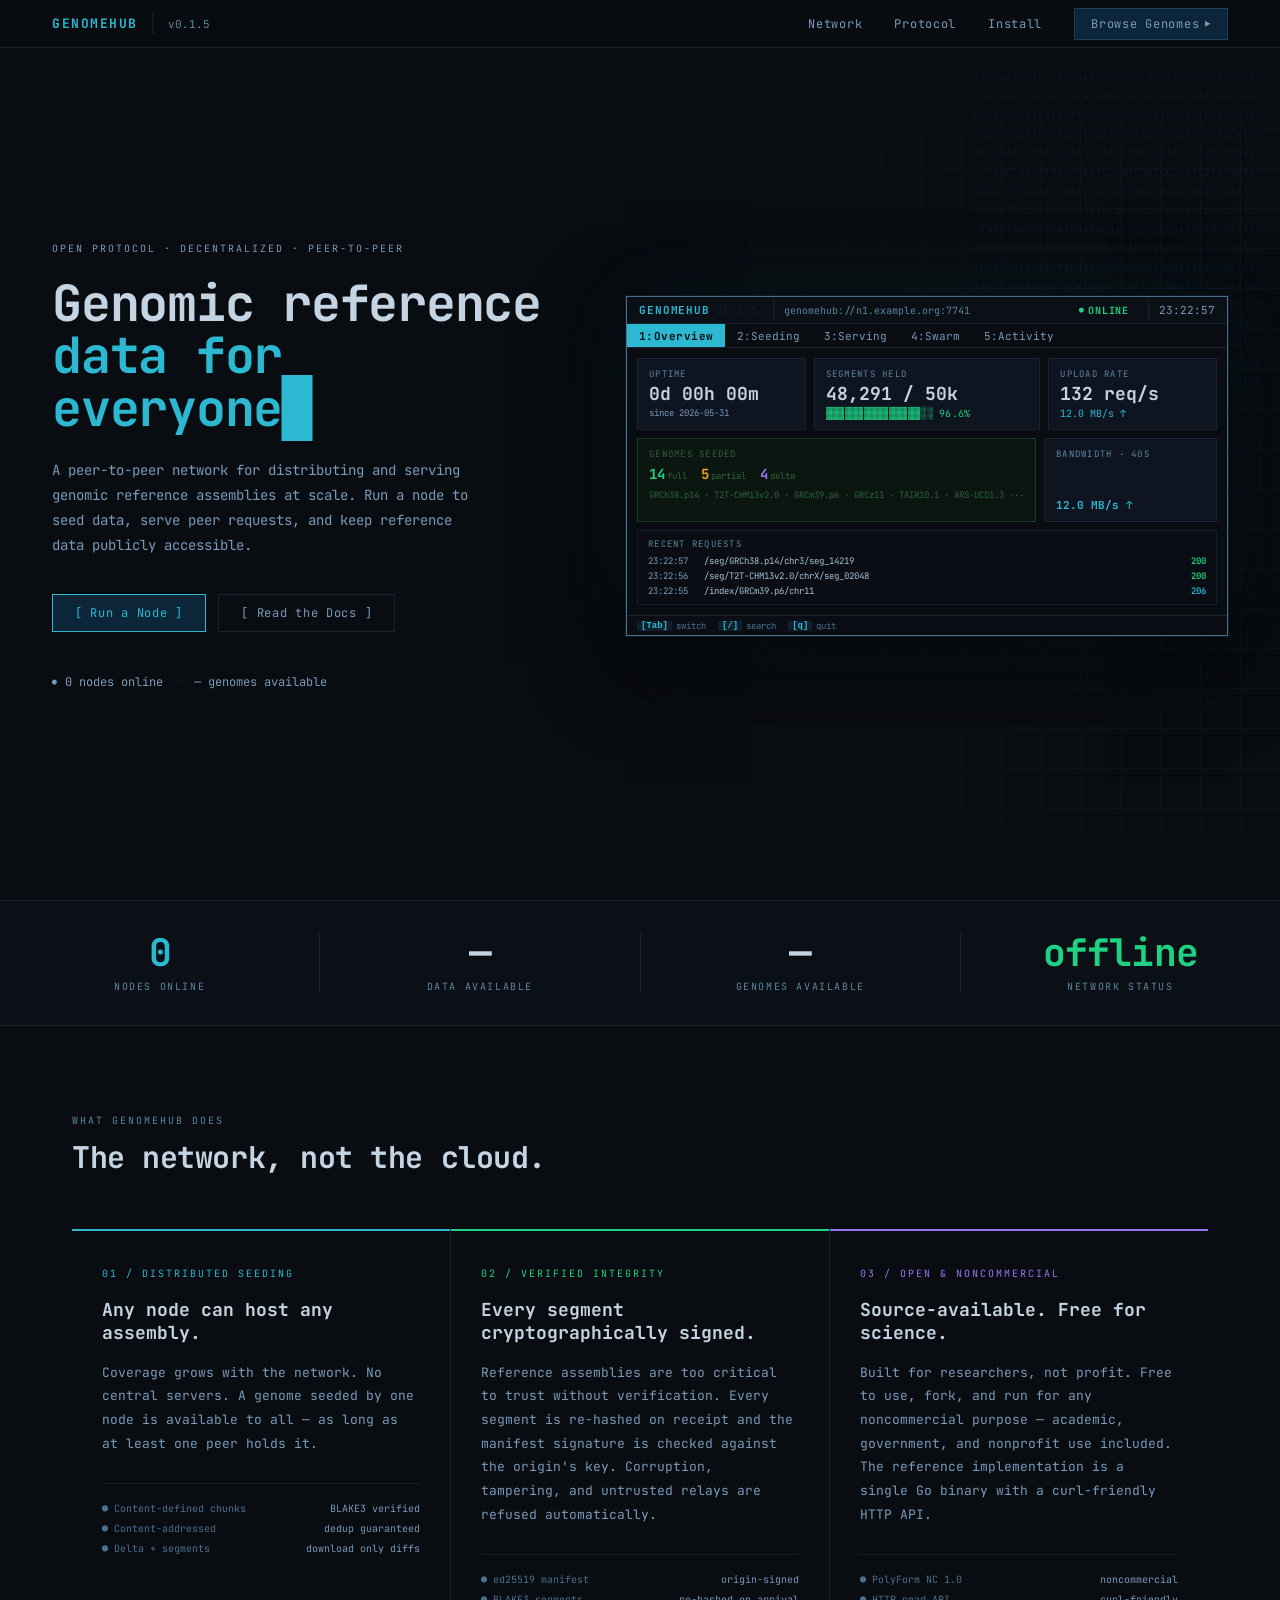
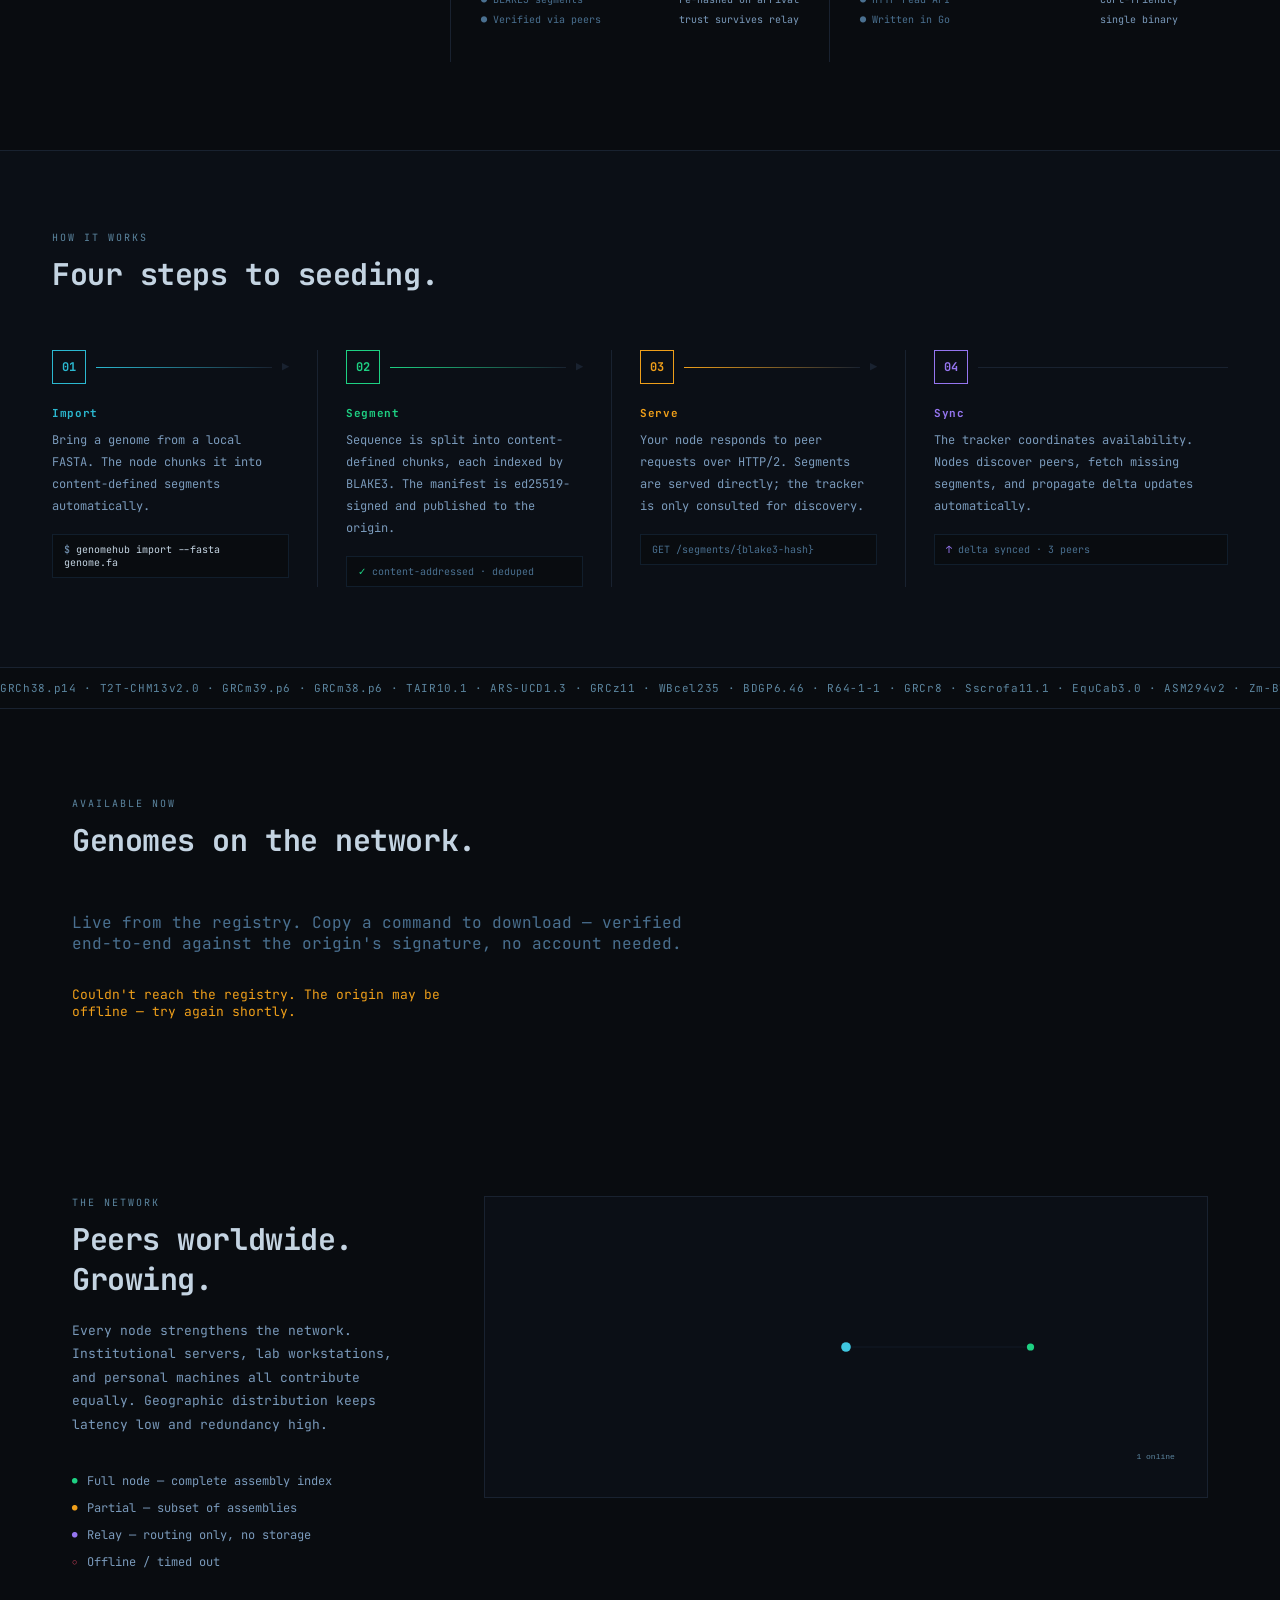
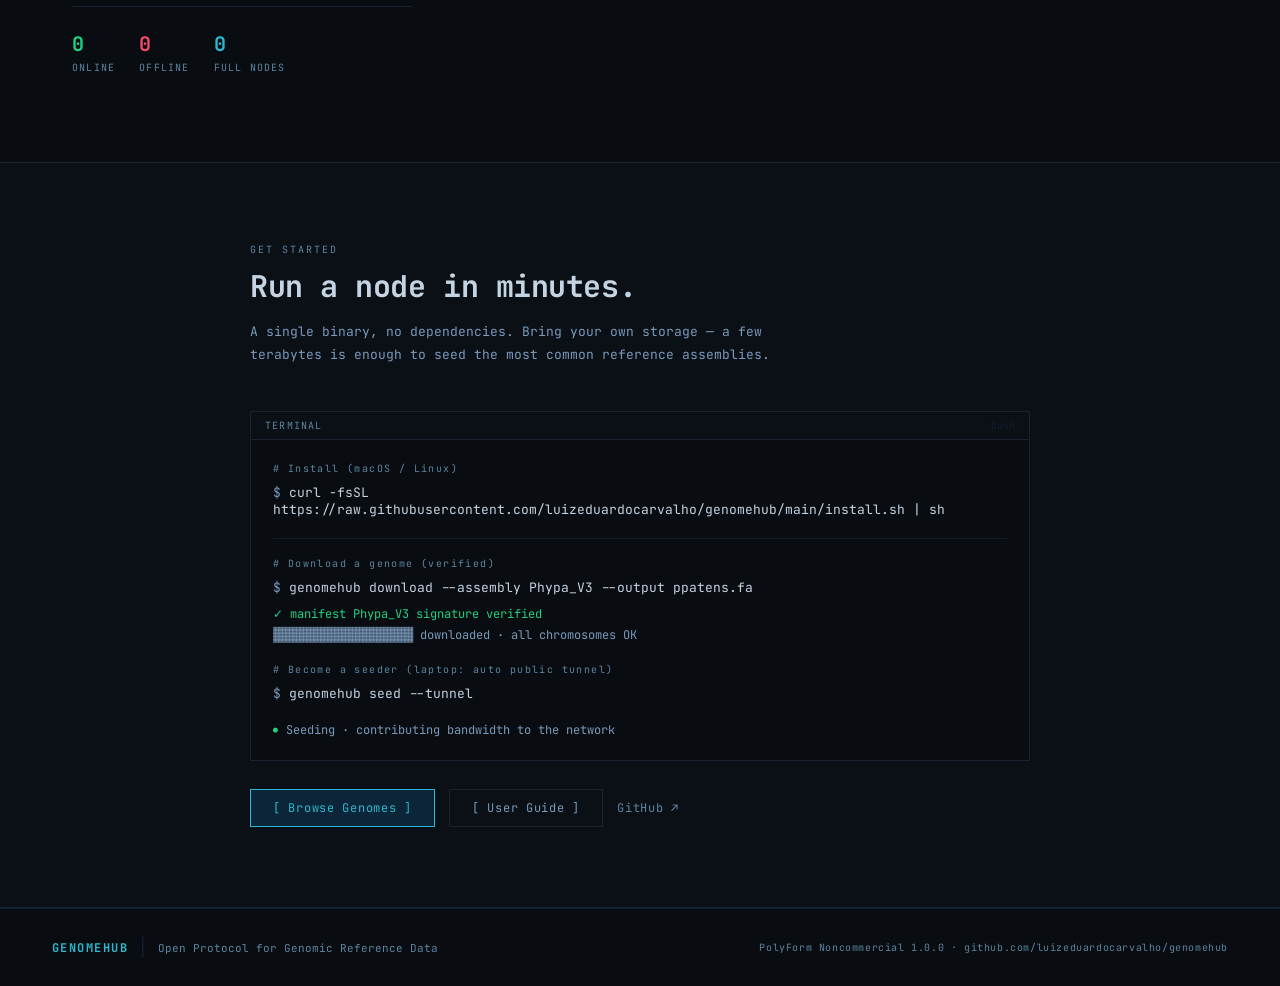
==== index.html @ b0d4ff82 "first commit" ====
<!DOCTYPE html>
<html lang="en">
<head>
<meta charset="utf-8">
<meta name="viewport" content="width=device-width, initial-scale=1">
<title>GenomeHub — Genomic reference data for everyone</title>
<meta name="description" content="A peer-to-peer network for distributing and serving genomic reference assemblies at scale.">
<link rel="preconnect" href="https://fonts.googleapis.com">
<link rel="preconnect" href="https://fonts.gstatic.com" crossorigin>
<link href="https://fonts.googleapis.com/css2?family=JetBrains+Mono:ital,wght@0,400;0,500;0,700;1,400&display=swap" rel="stylesheet">
<link rel="stylesheet" href="styles.css">
</head>
<body>

<!-- ══ NAV ══ -->
<nav class="nav">
  <span class="brand">GENOMEHUB</span>
  <span class="sep">│</span>
  <span class="ver">v0.1.5</span>
  <div style="flex:1"></div>
  <div class="nav-links">
    <a href="#network">Network</a>
    <a href="#protocol">Protocol</a>
    <a href="#install">Install</a>
    <a href="#genomes" class="btn-cta">Browse Genomes <span>▶</span></a>
  </div>
</nav>

<!-- ══ HERO ══ -->
<section class="hero">
  <div class="hero-grid"></div>
  <div class="hero-radial"></div>
  <div class="hero-vfade"></div>
  <div class="hero-seq" id="hero-seq"></div>

  <div class="hero-text">
    <div class="eyebrow">Open Protocol · Decentralized · Peer-to-Peer</div>
    <h1>
      Genomic reference<br>
      <span class="accent">data for everyone</span><span class="caret">█</span>
    </h1>
    <p>A peer-to-peer network for distributing and serving genomic reference assemblies at scale. Run a node to seed data, serve peer requests, and keep reference data publicly accessible.</p>
    <div class="hero-actions">
      <a href="#install" class="btn btn-primary">[ Run a Node ]</a>
      <a href="#protocol" class="btn btn-ghost">[ Read the Docs ]</a>
    </div>
    <div class="hero-status">
      <span class="dot-online" style="font-size:8px">●</span>
      <span class="tnum"><span data-bind="nodeCount">—</span> nodes online</span>
      <span class="mid">·</span>
      <span><span data-bind="assemblyCount">—</span> genomes available</span>
    </div>
  </div>

  <!-- Terminal mockup -->
  <div class="hero-term">
    <div class="term">
      <div class="term-bar">
        <span class="t-brand">GENOMEHUB</span>
        <span class="t-ver">v0.1.5</span>
        <span class="t-pipe">│</span>
        <span class="t-uri">genomehub://n1.example.org:7741</span>
        <span class="grow"></span>
        <span class="dot-online">●</span>
        <span class="t-online">ONLINE</span>
        <span class="t-pipe">│</span>
        <span class="t-clock tnum" data-bind="clock">00:00:00</span>
      </div>

      <div class="term-tabs">
        <div class="tab active">1:Overview</div>
        <div class="tab">2:Seeding</div>
        <div class="tab">3:Serving</div>
        <div class="tab">4:Swarm</div>
        <div class="tab">5:Activity</div>
      </div>

      <div class="term-body">
        <div class="stat-row">
          <div class="card">
            <div class="card-label">Uptime</div>
            <div class="card-val" data-bind="uptimeHero">0d 00h 00m</div>
            <div class="card-sub">since 2026-05-31</div>
          </div>
          <div class="card" style="flex:1.4">
            <div class="card-label">Segments Held</div>
            <div class="card-val">48,291 / 50k</div>
            <div class="card-bar">▓▓▓▓▓▓▓▓▓▓▓▓▓▓▓░░  96.6%</div>
          </div>
          <div class="card">
            <div class="card-label">Upload Rate</div>
            <div class="card-val" data-bind="rps">132 req/s</div>
            <div class="card-up"><span data-bind="bw">12.0 MB/s</span> ↑</div>
          </div>
        </div>

        <div class="stat-row">
          <div class="card green" style="flex:1.6">
            <div class="card-label">Genomes Seeded</div>
            <div class="genomes-nums">
              <span><b style="color:var(--green)">14</b><small>full</small></span>
              <span><b style="color:var(--amber)">5</b><small>partial</small></span>
              <span><b style="color:var(--violet)">4</b><small>delta</small></span>
            </div>
            <div class="genomes-list">GRCh38.p14 · T2T-CHM13v2.0 · GRCm39.p6 · GRCz11 · TAIR10.1 · ARS-UCD1.3 ···</div>
          </div>
          <div class="card">
            <div class="card-label">Bandwidth · 40s</div>
            <div class="spark" data-bind="spark"></div>
            <div class="spark-now"><span data-bind="bw">12.0 MB/s</span> ↑</div>
          </div>
        </div>

        <div class="req-box">
          <div class="card-label">Recent requests</div>
          <div class="req-list">
            <div class="req">
              <span class="t tnum" data-bind="clock">00:00:00</span>
              <span class="path">/seg/GRCh38.p14/chr3/seg_14219</span>
              <span class="code ok">200</span>
            </div>
            <div class="req">
              <span class="t tnum" data-bind="prevSec">00:00:00</span>
              <span class="path">/seg/T2T-CHM13v2.0/chrX/seg_02048</span>
              <span class="code ok">200</span>
            </div>
            <div class="req">
              <span class="t tnum" data-bind="prev2Sec">00:00:00</span>
              <span class="path">/index/GRCm39.p6/chr11</span>
              <span class="code partial">206</span>
            </div>
          </div>
        </div>
      </div>

      <div class="term-status">
        <span class="key"><kbd>[Tab]</kbd><span>switch</span></span>
        <span class="key"><kbd>[/]</kbd><span>search</span></span>
        <span class="key"><kbd>[q]</kbd><span>quit</span></span>
      </div>
    </div>
  </div>
</section>

<!-- ══ STATS STRIP ══ -->
<div class="stats-strip">
  <div class="stat">
    <div class="num cyan tnum" data-bind="nodeCount">—</div>
    <div class="cap">Nodes Online</div>
  </div>
  <div class="stat">
    <div class="num" data-bind="dataAvail">—</div>
    <div class="cap">Data Available</div>
  </div>
  <div class="stat">
    <div class="num tnum" data-bind="assemblyCount">—</div>
    <div class="cap">Genomes Available</div>
  </div>
  <div class="stat">
    <div class="num green" data-bind="netStatus">—</div>
    <div class="cap">Network Status</div>
  </div>
</div>

<!-- ══ FEATURES ══ -->
<section id="protocol" class="section">
  <div class="kicker">What GenomeHub Does</div>
  <h2 class="h2">The network, not the cloud.</h2>
  <div class="features">
    <div class="feature">
      <div class="fnum">01 / Distributed Seeding</div>
      <h3>Any node can host any assembly.</h3>
      <p>Coverage grows with the network. No central servers. A genome seeded by one node is available to all — as long as at least one peer holds it.</p>
      <div class="feature-meta">
        <div class="row"><span class="k">● Content-defined chunks</span><span class="v">BLAKE3 verified</span></div>
        <div class="row"><span class="k">● Content-addressed</span><span class="v">dedup guaranteed</span></div>
        <div class="row"><span class="k">● Delta + segments</span><span class="v">download only diffs</span></div>
      </div>
    </div>
    <div class="feature green">
      <div class="fnum">02 / Verified Integrity</div>
      <h3>Every segment cryptographically signed.</h3>
      <p>Reference assemblies are too critical to trust without verification. Every segment is re-hashed on receipt and the manifest signature is checked against the origin's key. Corruption, tampering, and untrusted relays are refused automatically.</p>
      <div class="feature-meta">
        <div class="row"><span class="k">● ed25519 manifest</span><span class="v">origin-signed</span></div>
        <div class="row"><span class="k">● BLAKE3 segments</span><span class="v">re-hashed on arrival</span></div>
        <div class="row"><span class="k">● Verified via peers</span><span class="v">trust survives relay</span></div>
      </div>
    </div>
    <div class="feature violet">
      <div class="fnum">03 / Open & Noncommercial</div>
      <h3>Source-available. Free for science.</h3>
      <p>Built for researchers, not profit. Free to use, fork, and run for any noncommercial purpose — academic, government, and nonprofit use included. The reference implementation is a single Go binary with a curl-friendly HTTP API.</p>
      <div class="feature-meta">
        <div class="row"><span class="k">● PolyForm NC 1.0</span><span class="v">noncommercial</span></div>
        <div class="row"><span class="k">● HTTP read API</span><span class="v">curl-friendly</span></div>
        <div class="row"><span class="k">● Written in Go</span><span class="v">single binary</span></div>
      </div>
    </div>
  </div>
</section>

<!-- ══ HOW IT WORKS ══ -->
<section class="section-band">
  <div class="inner">
    <div class="kicker">How It Works</div>
    <h2 class="h2" style="margin-bottom:56px">Four steps to seeding.</h2>
    <div class="steps">
      <div class="step c1">
        <div class="step-head">
          <div class="step-badge">01</div>
          <div class="step-line"></div>
          <span class="step-arrow">▶</span>
        </div>
        <div class="step-title">Import</div>
        <p>Bring a genome from a local FASTA. The node chunks it into content-defined segments automatically.</p>
        <div class="step-cmd"><span class="prompt">$</span><span class="cmd"> genomehub import --fasta genome.fa</span></div>
      </div>
      <div class="step c2">
        <div class="step-head">
          <div class="step-badge">02</div>
          <div class="step-line"></div>
          <span class="step-arrow">▶</span>
        </div>
        <div class="step-title">Segment</div>
        <p>Sequence is split into content-defined chunks, each indexed by BLAKE3. The manifest is ed25519-signed and published to the origin.</p>
        <div class="step-cmd"><span style="color:var(--green)">✓</span><span style="color:var(--faint)"> content-addressed · deduped</span></div>
      </div>
      <div class="step c3">
        <div class="step-head">
          <div class="step-badge">03</div>
          <div class="step-line"></div>
          <span class="step-arrow">▶</span>
        </div>
        <div class="step-title">Serve</div>
        <p>Your node responds to peer requests over HTTP/2. Segments are served directly; the tracker is only consulted for discovery.</p>
        <div class="step-cmd ellip">GET /segments/{blake3-hash}</div>
      </div>
      <div class="step c4">
        <div class="step-head">
          <div class="step-badge">04</div>
          <div class="step-line"></div>
        </div>
        <div class="step-title">Sync</div>
        <p>The tracker coordinates availability. Nodes discover peers, fetch missing segments, and propagate delta updates automatically.</p>
        <div class="step-cmd"><span style="color:var(--violet)">↑</span><span style="color:var(--faint)"> delta synced · 3 peers</span></div>
      </div>
    </div>
  </div>
</section>

<!-- ══ ASSEMBLY TICKER ══ -->
<div class="ticker-wrap">
  <div class="ticker">
    <span>GRCh38.p14 · T2T-CHM13v2.0 · GRCm39.p6 · GRCm38.p6 · TAIR10.1 · ARS-UCD1.3 · GRCz11 · WBcel235 · BDGP6.46 · R64-1-1 · GRCr8 · Sscrofa11.1 · EquCab3.0 · ASM294v2 · Zm-B73-REFERENCE-NAM-5.0 · Oryza_sativa_v1.0 · GRCg7b · CanFam6 · felCat9.0 · mOrnAna1.p.v1 · ASM985889v3 · GRCh38-ncbi · GRCh37/hg19 · </span>
    <span>GRCh38.p14 · T2T-CHM13v2.0 · GRCm39.p6 · GRCm38.p6 · TAIR10.1 · ARS-UCD1.3 · GRCz11 · WBcel235 · BDGP6.46 · R64-1-1 · GRCr8 · Sscrofa11.1 · EquCab3.0 · ASM294v2 · Zm-B73-REFERENCE-NAM-5.0 · Oryza_sativa_v1.0 · GRCg7b · CanFam6 · felCat9.0 · mOrnAna1.p.v1 · ASM985889v3 · GRCh38-ncbi · GRCh37/hg19 · </span>
  </div>
</div>

<!-- ══ GENOMES ══ -->
<style>
  .genomes-grid{display:grid;grid-template-columns:repeat(auto-fill,minmax(340px,1fr));gap:16px}
  .genome-card{border:1px solid var(--line,#1b2735);background:var(--panel,#0d131c);border-radius:8px;padding:18px 20px}
  .genome-card .gc-top{display:flex;align-items:baseline;gap:10px;margin-bottom:4px}
  .genome-card .gc-asm{font-weight:700;color:var(--cyan,#3fc7e0);font-size:15px}
  .genome-card .gc-ver{color:var(--faint,#5c86a0);font-size:11px}
  .genome-card .gc-org{font-style:italic;color:#cdd6e0;font-size:13px;margin-bottom:10px}
  .genome-card .gc-meta{display:flex;gap:18px;color:var(--faint,#5c86a0);font-size:11px;margin-bottom:14px}
  .genome-card .gc-cmd{display:flex;align-items:center;gap:8px;background:#070b11;border:1px solid #16202d;border-radius:6px;padding:8px 10px}
  .genome-card .gc-cmd code{font-size:11px;color:#9fb2c4;overflow:hidden;text-overflow:ellipsis;white-space:nowrap;flex:1}
  .genome-card .gc-copy{cursor:pointer;background:none;border:1px solid #2a3a4d;color:var(--green,#1ed183);border-radius:4px;font:inherit;font-size:10px;padding:3px 8px}
  .genome-card .gc-copy:hover{background:#13202c}
  .genomes-loading,.genomes-error{color:var(--faint,#5c86a0);font-size:13px}
  .genomes-error{color:var(--amber,#ef9f1a)}
</style>
<section id="genomes" class="section">
  <div class="kicker">Available Now</div>
  <h2 class="h2">Genomes on the network.</h2>
  <p style="color:var(--faint,#5c86a0);max-width:640px;margin-bottom:32px">Live from the registry. Copy a command to download — verified end-to-end against the origin's signature, no account needed.</p>
  <div id="genomes-list" class="genomes-grid">
    <div class="genomes-loading">Loading catalog…</div>
  </div>
</section>

<!-- ══ NETWORK ══ -->
<section id="network" class="section">
  <div class="network-row">
    <div class="network-info">
      <div class="kicker">The Network</div>
      <h2>Peers worldwide.<br>Growing.</h2>
      <p>Every node strengthens the network. Institutional servers, lab workstations, and personal machines all contribute equally. Geographic distribution keeps latency low and redundancy high.</p>
      <div class="legend">
        <div class="item"><span class="d" style="color:var(--green)">●</span><span>Full node — complete assembly index</span></div>
        <div class="item"><span class="d" style="color:var(--amber)">●</span><span>Partial — subset of assemblies</span></div>
        <div class="item"><span class="d" style="color:var(--violet)">●</span><span>Relay — routing only, no storage</span></div>
        <div class="item"><span class="d" style="color:var(--red)">○</span><span>Offline / timed out</span></div>
      </div>
      <div class="network-counts">
        <div><div class="n" style="color:var(--green)" data-bind="swOnline">0</div><div class="cap">Online</div></div>
        <div><div class="n" style="color:var(--red)" data-bind="swOffline">0</div><div class="cap">Offline</div></div>
        <div><div class="n" style="color:var(--cyan)" data-bind="swFull">0</div><div class="cap">Full nodes</div></div>
      </div>
    </div>
    <div class="network-graph" id="network-graph"></div>
  </div>
</section>

<!-- ══ INSTALL ══ -->
<section id="install" class="section-band">
  <div class="install-inner">
    <div class="kicker">Get Started</div>
    <h2>Run a node in minutes.</h2>
    <p>A single binary, no dependencies. Bring your own storage — a few terabytes is enough to seed the most common reference assemblies.</p>

    <div class="term-block">
      <div class="term-block-head">
        <span class="lbl">Terminal</span>
        <span class="grow"></span>
        <span class="sh">bash</span>
      </div>
      <div class="term-block-body">
        <div class="cmd-group">
          <div class="c"># Install (macOS / Linux)</div>
          <div><span class="prompt">$</span><span class="cmd"> curl -fsSL https://raw.githubusercontent.com/luizeduardocarvalho/genomehub/main/install.sh | sh</span></div>
        </div>
        <div class="cmd-group divider">
          <div class="c"># Download a genome (verified)</div>
          <div style="margin-bottom:10px"><span class="prompt">$</span><span class="cmd"> genomehub download --assembly Phypa_V3 --output ppatens.fa</span></div>
          <div class="ok-line">✓ manifest Phypa_V3 signature verified</div>
          <div class="progress-line">▓▓▓▓▓▓▓▓▓▓▓▓▓▓▓▓▓▓▓▓  downloaded · all chromosomes OK</div>
        </div>
        <div class="cmd-group">
          <div class="c"># Become a seeder (laptop: auto public tunnel)</div>
          <div><span class="prompt">$</span><span class="cmd"> genomehub seed --tunnel</span></div>
        </div>
        <div class="node-line">
          <span class="dot-online">●</span>
          <span>Seeding · contributing bandwidth to the network</span>
        </div>
      </div>
    </div>

    <div class="install-actions">
      <a href="#genomes" class="btn btn-primary">[ Browse Genomes ]</a>
      <a href="https://github.com/luizeduardocarvalho/genomehub/blob/main/docs/users.md" class="btn btn-ghost">[ User Guide ]</a>
      <a href="https://github.com/luizeduardocarvalho/genomehub" class="gh">GitHub ↗</a>
    </div>
  </div>
</section>

<!-- ══ FOOTER ══ -->
<footer class="footer">
  <span class="brand" style="font-size:12px">GENOMEHUB</span>
  <span class="sep">│</span>
  <span class="desc">Open Protocol for Genomic Reference Data</span>
  <div class="grow"></div>
  <span class="lic">PolyForm Noncommercial 1.0.0 · github.com/luizeduardocarvalho/genomehub</span>
</footer>

<script src="main.js"></script>
</body>
</html>
---- styles.css ----
/* ══ GenomeHub landing — base ══ */
:root {
  --bg:#090c10; --bg-2:#0b0f16; --bg-card:#0e1420; --bg-deep:#0a0e14;
  --line:#192230; --line-soft:#111e2c;
  --text:#c4d4e2; --muted:#7a9abb; --dim:#5c86a0; --faint:#4a7090;
  --cyan:#2bb8d0; --green:#1ed183; --amber:#ef9f1a; --violet:#9575f0; --red:#f24a6a;
  --mono:'JetBrains Mono',ui-monospace,'Cascadia Code',monospace;
}

*, *::before, *::after { box-sizing:border-box; }
html { scroll-behavior:smooth; }
body {
  margin:0; background:var(--bg); color:var(--text);
  font-family:var(--mono); min-height:100vh; overflow-x:hidden;
}
a { text-decoration:none; color:inherit; }

@keyframes blink     { 0%,49%{opacity:1} 50%,100%{opacity:0} }
@keyframes fadeUp    { from{opacity:0;transform:translateY(22px)} to{opacity:1;transform:translateY(0)} }
@keyframes ticker    { 0%{transform:translateX(0)} 100%{transform:translateX(-50%)} }
@keyframes pulse-dot { 0%,100%{opacity:1} 55%{opacity:.15} }

.tnum { font-variant-numeric:tabular-nums; }
.dot-online { color:var(--green); animation:pulse-dot 2s ease-in-out infinite; }

/* ══ NAV ══ */
.nav {
  position:sticky; top:0; z-index:100; display:flex; align-items:center;
  height:48px; padding:0 52px; background:rgba(9,12,16,.92);
  backdrop-filter:blur(14px); -webkit-backdrop-filter:blur(14px);
  border-bottom:1px solid var(--line);
}
.brand { color:var(--cyan); font-weight:700; letter-spacing:.12em; font-size:13px; }
.sep { color:var(--line-soft); padding:0 10px; }
.ver { color:var(--dim); font-size:11px; }
.nav-links { display:flex; align-items:center; gap:32px; }
.nav-links a { color:var(--muted); font-size:12px; letter-spacing:.06em; }
.btn-cta {
  display:inline-flex; align-items:center; gap:6px; background:#0c2538;
  border:1px solid #1a4060; color:var(--cyan); font-size:11px; padding:7px 16px;
  letter-spacing:.06em;
}
.btn-cta span { font-size:9px; }

/* ══ HERO ══ */
.hero {
  display:flex; align-items:center; justify-content:center; min-height:calc(100vh - 48px);
  padding:64px 52px 80px; gap:64px; position:relative; overflow:hidden;
}
.hero-grid {
  position:absolute; inset:0; pointer-events:none;
  background-image:linear-gradient(#14202e 1px,transparent 1px),
                   linear-gradient(90deg,#14202e 1px,transparent 1px);
  background-size:40px 40px; opacity:.35;
}
.hero-radial {
  position:absolute; inset:0; pointer-events:none;
  background:radial-gradient(ellipse 65% 90% at 28% 55%,var(--bg) 38%,transparent 100%);
}
.hero-vfade {
  position:absolute; inset:0; pointer-events:none;
  background:linear-gradient(to bottom,var(--bg) 0%,transparent 12%,transparent 88%,var(--bg) 100%);
}
.hero-seq {
  position:absolute; right:0; top:0; bottom:0; width:320px; color:#0f1e2c;
  font-size:10px; line-height:1.9; letter-spacing:.04em; overflow:hidden;
  user-select:none; pointer-events:none; word-break:break-all; padding:20px 14px; opacity:.6;
}
.hero-text { flex:1; max-width:510px; position:relative; z-index:1; }
.eyebrow {
  color:var(--muted); font-size:10px; letter-spacing:.2em; margin-bottom:22px;
  text-transform:uppercase;
}
.hero-text h1 {
  font-size:50px; font-weight:700; line-height:1.05; margin:0 0 12px;
  letter-spacing:-.025em; color:var(--text);
}
.hero-text h1 .accent { color:var(--cyan); }
.caret { color:var(--cyan); animation:blink 1.1s step-end infinite; }
.hero-text p {
  color:var(--muted); font-size:14px; line-height:1.78; margin:24px 0 36px; max-width:430px;
}
.hero-actions { display:flex; gap:12px; flex-wrap:wrap; }
.btn {
  display:inline-block; font-size:12px; padding:10px 22px; letter-spacing:.06em;
}
.btn-primary { background:#0c2538; border:1px solid var(--cyan); color:var(--cyan); }
.btn-ghost { background:transparent; border:1px solid var(--line); color:var(--muted); }
.hero-status { margin-top:42px; display:flex; align-items:center; gap:8px; }
.hero-status span { color:var(--muted); font-size:12px; }
.hero-status .mid { color:var(--line); padding:0 4px; }

/* ══ Terminal mockup ══ */
.hero-term { flex:1.1; max-width:648px; position:relative; z-index:1; }
.term {
  background:var(--bg); border:1px solid #4a7090;
  box-shadow:0 0 0 1px #0c1a28, 0 24px 80px rgba(0,0,0,.6),
             0 0 80px rgba(43,184,208,.05), 0 0 160px rgba(43,184,208,.03);
}
.term-bar {
  display:flex; align-items:center; background:var(--bg-2);
  border-bottom:1px solid var(--line); height:27px; padding:0 12px;
}
.term-bar .t-brand { color:var(--cyan); font-weight:700; letter-spacing:.08em; font-size:11px; }
.term-bar .t-ver { color:var(--line-soft); padding:0 6px; font-size:11px; }
.term-bar .t-pipe { color:var(--line-soft); padding:0 5px; }
.term-bar .t-uri { color:var(--dim); font-size:10px; }
.term-bar .grow { flex:1; }
.term-bar .t-online {
  color:var(--green); font-size:10px; font-weight:700; letter-spacing:.08em; margin-right:10px;
}
.term-bar .dot-online { font-size:8px; margin-right:4px; }
.term-bar .t-clock { color:var(--muted); font-size:11px; }
.term-tabs {
  display:flex; align-items:stretch; background:var(--bg);
  border-bottom:1px solid var(--line); height:24px;
}
.term-tabs .tab {
  display:flex; align-items:center; padding:0 12px; color:var(--muted); font-size:11px;
}
.term-tabs .tab.active {
  background:var(--cyan); color:var(--bg); font-weight:700; letter-spacing:.04em;
}
.term-body { padding:10px; display:flex; flex-direction:column; gap:8px; font-size:11px; }
.stat-row { display:flex; gap:8px; }
.card { background:var(--bg-card); border:1px solid var(--line); padding:9px 11px; flex:1; }
.card-label {
  color:var(--dim); font-size:9px; text-transform:uppercase; letter-spacing:.14em; margin-bottom:5px;
}
.card-val { color:var(--text); font-size:18px; font-weight:700; line-height:1; }
.card-sub { color:var(--muted); font-size:9px; margin-top:4px; }
.card-bar { color:var(--green); font-size:10px; margin-top:4px; letter-spacing:.03em; }
.card-up { color:var(--cyan); font-size:10px; margin-top:4px; }
.card.green { background:#0c1610; border-color:#183828; }
.card.green .card-label { color:#2e6040; }
.genomes-nums { display:flex; gap:14px; margin-bottom:6px; }
.genomes-nums b { font-size:14px; font-weight:700; }
.genomes-nums small { color:#2e6040; font-size:9px; padding-left:2px; }
.genomes-list {
  color:#2e6040; font-size:9px; overflow:hidden; white-space:nowrap; text-overflow:ellipsis;
}
.spark { color:var(--cyan); font-size:11px; letter-spacing:.02em; word-break:break-all;
  line-height:1.3; overflow:hidden; height:30px; }
.spark-now { color:var(--cyan); font-size:11px; font-weight:700; margin-top:3px; }
.req-box { background:var(--bg-deep); border:1px solid var(--line-soft); padding:7px 10px; }
.req-list { display:flex; flex-direction:column; gap:3px; }
.req { display:flex; gap:10px; align-items:center; }
.req .t { color:var(--muted); font-size:9px; width:46px; flex-shrink:0; }
.req .path { color:#a8c0d8; font-size:9px; flex:1; overflow:hidden; white-space:nowrap; text-overflow:ellipsis; }
.req .code { font-size:9px; font-weight:600; flex-shrink:0; }
.req .code.ok { color:var(--green); }
.req .code.partial { color:var(--cyan); }
.term-status {
  display:flex; align-items:center; background:var(--bg-deep);
  border-top:1px solid var(--line); height:20px; padding:0 10px;
}
.key { display:inline-flex; align-items:center; gap:4px; margin-right:12px; }
.key kbd { background:var(--line-soft); color:var(--cyan); padding:0 4px; font-size:9px; font-weight:700; }
.key span { color:var(--faint); font-size:9px; }

/* ══ STATS STRIP ══ */
.stats-strip {
  border-top:1px solid var(--line); border-bottom:1px solid var(--line);
  background:var(--bg-2); padding:32px 0; display:flex; align-items:stretch;
}
.stats-strip .stat { flex:1; text-align:center; padding:0 20px; border-right:1px solid var(--line); }
.stats-strip .stat:last-child { border-right:none; }
.stats-strip .num { font-size:38px; font-weight:700; line-height:1; letter-spacing:-.02em; }
.stats-strip .num.cyan { color:var(--cyan); }
.stats-strip .num.green { color:var(--green); }
.stats-strip .cap {
  color:var(--dim); font-size:10px; text-transform:uppercase; letter-spacing:.16em; margin-top:9px;
}

/* ══ shared section ══ */
.section { padding:88px 52px; max-width:1240px; margin:0 auto; }
.section-band {
  background:var(--bg-2); border-top:1px solid var(--line); border-bottom:1px solid var(--line);
  padding:80px 52px;
}
.section-band .inner { max-width:1240px; margin:0 auto; }
.kicker {
  color:var(--dim); font-size:10px; text-transform:uppercase; letter-spacing:.2em; margin-bottom:10px;
}
.h2 { font-size:30px; font-weight:700; margin:0 0 52px; color:var(--text); letter-spacing:-.015em; }

/* ══ FEATURES ══ */
.features { display:grid; grid-template-columns:repeat(3,1fr); gap:1px; background:var(--line); }
.feature { background:var(--bg); padding:36px 30px; border-top:2px solid var(--cyan); }
.feature.green  { border-top-color:var(--green); }
.feature.violet { border-top-color:var(--violet); }
.feature .fnum {
  color:var(--cyan); font-size:10px; text-transform:uppercase; letter-spacing:.2em; margin-bottom:18px;
}
.feature.green  .fnum { color:var(--green); }
.feature.violet .fnum { color:var(--violet); }
.feature h3 { font-size:18px; font-weight:700; margin:0 0 16px; color:var(--text); line-height:1.3; }
.feature p { color:var(--muted); font-size:13px; line-height:1.82; margin:0 0 28px; }
.feature-meta {
  font-size:10px; border-top:1px solid var(--line-soft); padding-top:18px;
  display:flex; flex-direction:column; gap:7px;
}
.feature-meta .row { display:flex; justify-content:space-between; }
.feature-meta .row .k { color:var(--faint); }
.feature-meta .row .v { color:var(--muted); }

/* ══ HOW IT WORKS ══ */
.steps { display:grid; grid-template-columns:repeat(4,1fr); gap:0; }
.step { padding-right:28px; border-right:1px solid var(--line); margin-right:28px; }
.step:last-child { padding-right:0; border-right:none; margin-right:0; }
.step-head { display:flex; align-items:center; gap:10px; margin-bottom:22px; }
.step-badge {
  width:34px; height:34px; border:1px solid var(--cyan); display:flex; align-items:center;
  justify-content:center; color:var(--cyan); font-size:12px; font-weight:700; flex-shrink:0; letter-spacing:.04em;
}
.step-line { flex:1; height:1px; }
.step-arrow { color:var(--line); font-size:12px; flex-shrink:0; }
.step-title { font-size:11px; font-weight:700; margin-bottom:10px; letter-spacing:.06em; }
.step p { color:var(--muted); font-size:12px; line-height:1.82; margin:0 0 16px; }
.step-cmd { background:var(--bg); border:1px solid var(--line-soft); padding:8px 11px; font-size:10px; }
.step-cmd.ellip { color:var(--faint); overflow:hidden; white-space:nowrap; text-overflow:ellipsis; }
.prompt { color:var(--muted); }
.cmd { color:var(--text); }
.step.c1 .step-badge{border-color:var(--cyan);color:var(--cyan)}   .step.c1 .step-title{color:var(--cyan)}   .step.c1 .step-line{background:linear-gradient(to right,var(--cyan) 0%,var(--line) 100%)}
.step.c2 .step-badge{border-color:var(--green);color:var(--green)} .step.c2 .step-title{color:var(--green)} .step.c2 .step-line{background:linear-gradient(to right,var(--green) 0%,var(--line) 100%)}
.step.c3 .step-badge{border-color:var(--amber);color:var(--amber)} .step.c3 .step-title{color:var(--amber)} .step.c3 .step-line{background:linear-gradient(to right,var(--amber) 0%,var(--line) 100%)}
.step.c4 .step-badge{border-color:var(--violet);color:var(--violet)} .step.c4 .step-title{color:var(--violet)} .step.c4 .step-line{background:var(--line)}

/* ══ TICKER ══ */
.ticker-wrap { background:var(--bg); border-bottom:1px solid var(--line); padding:13px 0; overflow:hidden; }
.ticker { display:flex; width:max-content; animation:ticker 45s linear infinite; }
.ticker span { color:var(--dim); font-size:11px; white-space:nowrap; padding-right:52px; letter-spacing:.06em; }

/* ══ NETWORK ══ */
.network-row { display:flex; gap:72px; align-items:flex-start; }
.network-info { flex:1; max-width:340px; }
.network-info h2 { font-size:30px; font-weight:700; margin:0 0 20px; color:var(--text); letter-spacing:-.015em; }
.network-info p { color:var(--muted); font-size:13px; line-height:1.82; margin:0 0 36px; }
.legend { display:flex; flex-direction:column; gap:11px; }
.legend .item { display:flex; align-items:center; gap:10px; }
.legend .item .d { font-size:9px; flex-shrink:0; }
.legend .item span:last-child { color:var(--muted); font-size:12px; }
.network-counts { margin-top:36px; border-top:1px solid var(--line); padding-top:24px; display:flex; gap:24px; }
.network-counts .n { font-size:20px; font-weight:700; }
.network-counts .cap { color:var(--dim); font-size:10px; text-transform:uppercase; letter-spacing:.12em; margin-top:4px; }
.network-graph { flex:1.6; background:var(--bg-2); border:1px solid var(--line); overflow:hidden; min-height:300px; }

/* ══ INSTALL ══ */
.install-inner { max-width:780px; margin:0 auto; }
.install-inner h2 { font-size:30px; font-weight:700; margin:0 0 14px; color:var(--text); letter-spacing:-.015em; }
.install-inner > p { color:var(--muted); font-size:13px; line-height:1.82; margin:0 0 44px; max-width:520px; }
.term-block { background:var(--bg); border:1px solid var(--line); overflow:hidden; margin-bottom:28px; }
.term-block-head {
  background:var(--bg-2); border-bottom:1px solid var(--line); padding:7px 14px;
  display:flex; align-items:center; gap:8px;
}
.term-block-head .lbl { color:var(--dim); font-size:10px; text-transform:uppercase; letter-spacing:.12em; }
.term-block-head .sh { color:var(--line-soft); font-size:10px; }
.term-block-head .grow { flex:1; }
.term-block-body { padding:22px; display:flex; flex-direction:column; gap:20px; font-size:13px; }
.cmd-group .c { color:var(--dim); font-size:10px; letter-spacing:.14em; margin-bottom:9px; }
.cmd-group.divider { border-top:1px solid var(--line-soft); padding-top:18px; }
.ok-line { color:var(--green); font-size:12px; margin-bottom:5px; }
.progress-line { color:var(--muted); font-size:12px; }
.node-line { display:flex; align-items:center; gap:8px; }
.node-line span:last-child { color:var(--muted); font-size:12px; }
.node-line .dot-online { font-size:8px; }
.install-actions { display:flex; gap:14px; align-items:center; flex-wrap:wrap; }
.install-actions .gh { color:var(--dim); font-size:12px; letter-spacing:.06em; }

/* ══ FOOTER ══ */
.footer { padding:28px 52px; display:flex; align-items:center; border-top:1px solid var(--line-soft); }
.footer .desc { color:var(--dim); font-size:11px; }
.footer .grow { flex:1; }
.footer .lic { color:var(--dim); font-size:10px; letter-spacing:.06em; }

/* ══ responsive ══ */
@media (max-width:900px) {
  .hero { flex-direction:column; padding:40px 24px 60px; gap:40px; }
  .hero-text, .hero-term { max-width:100%; width:100%; }
  .nav { padding:0 24px; }
  .nav-links { gap:18px; }
  .nav-links a:not(.btn-cta) { display:none; }
  .section, .section-band { padding:56px 24px; }
  .features, .steps { grid-template-columns:1fr; }
  .step { border-right:none; padding-right:0; margin-right:0; margin-bottom:32px; }
  .network-row { flex-direction:column; gap:32px; }
  .network-info, .network-graph { max-width:100%; width:100%; }
  .stats-strip { flex-wrap:wrap; gap:24px 0; }
  .stats-strip .stat { flex:1 0 50%; }
  .stats-strip .num { font-size:30px; }
}
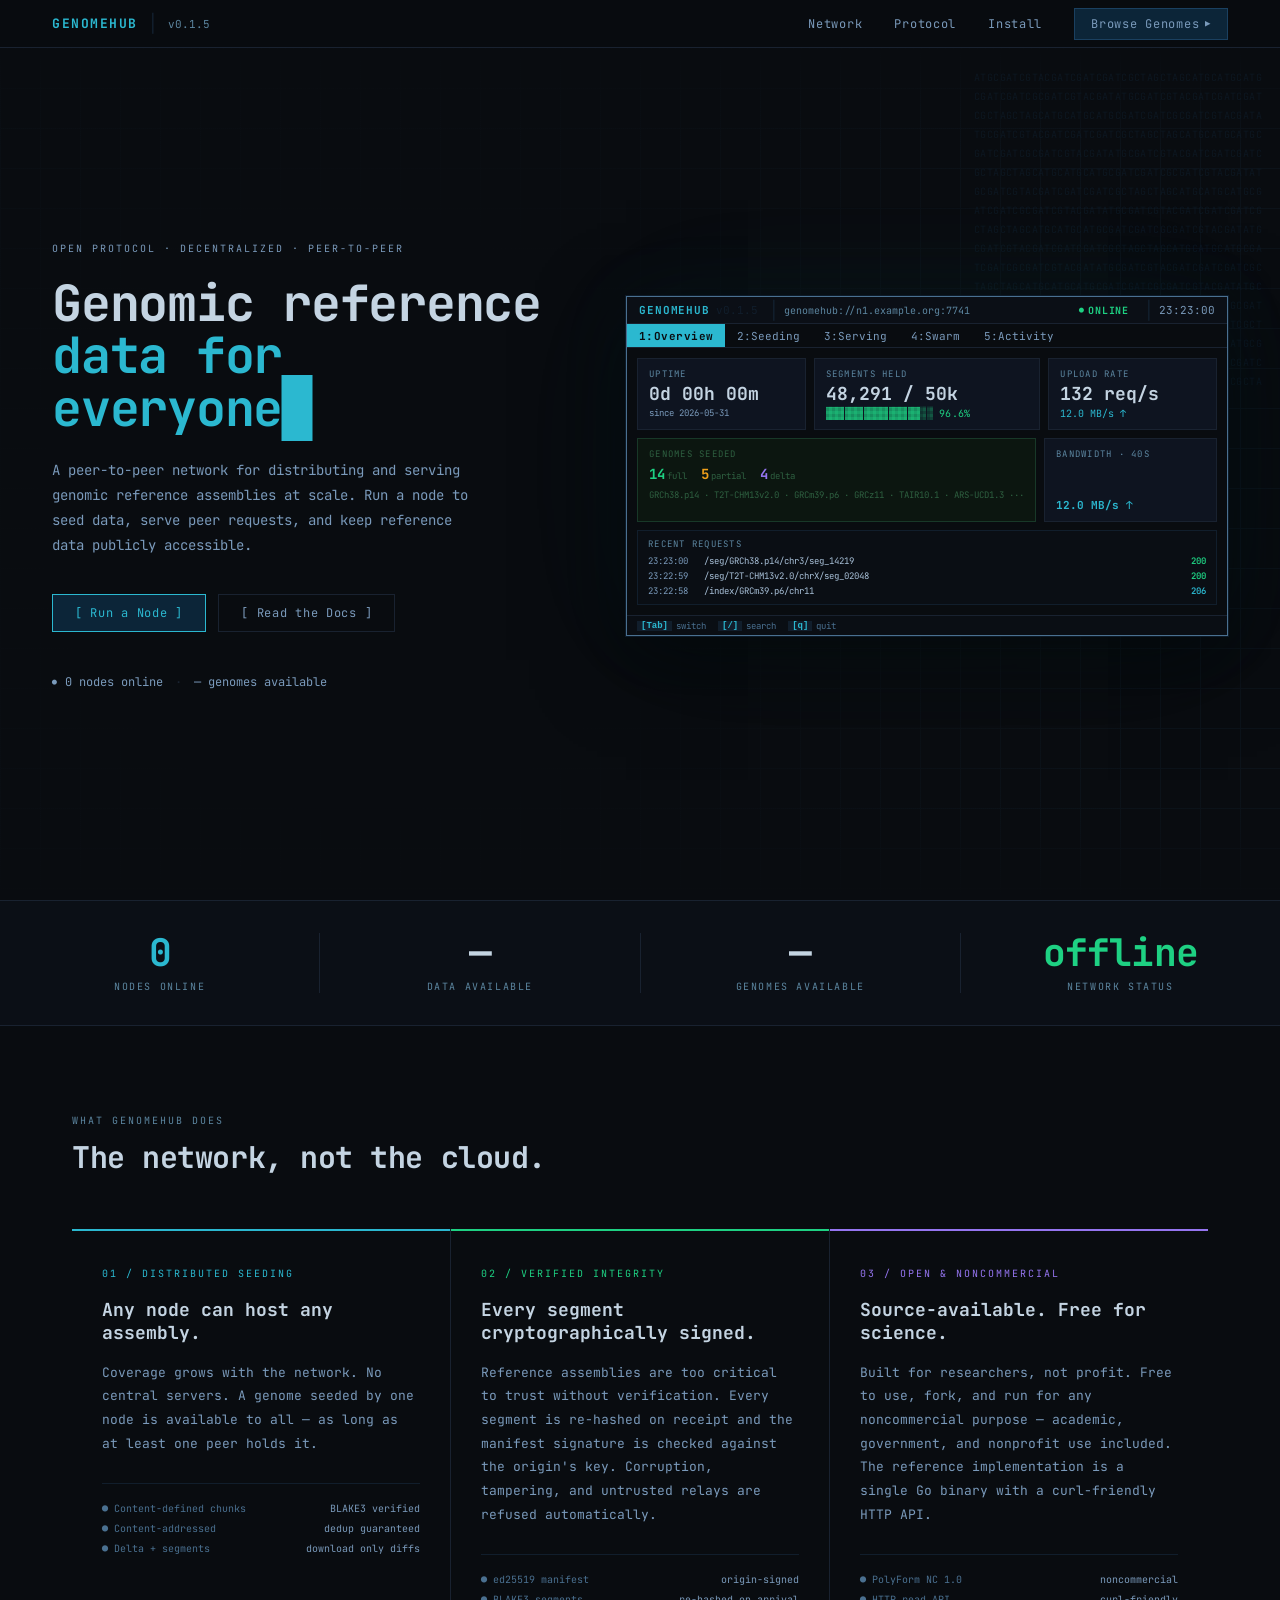
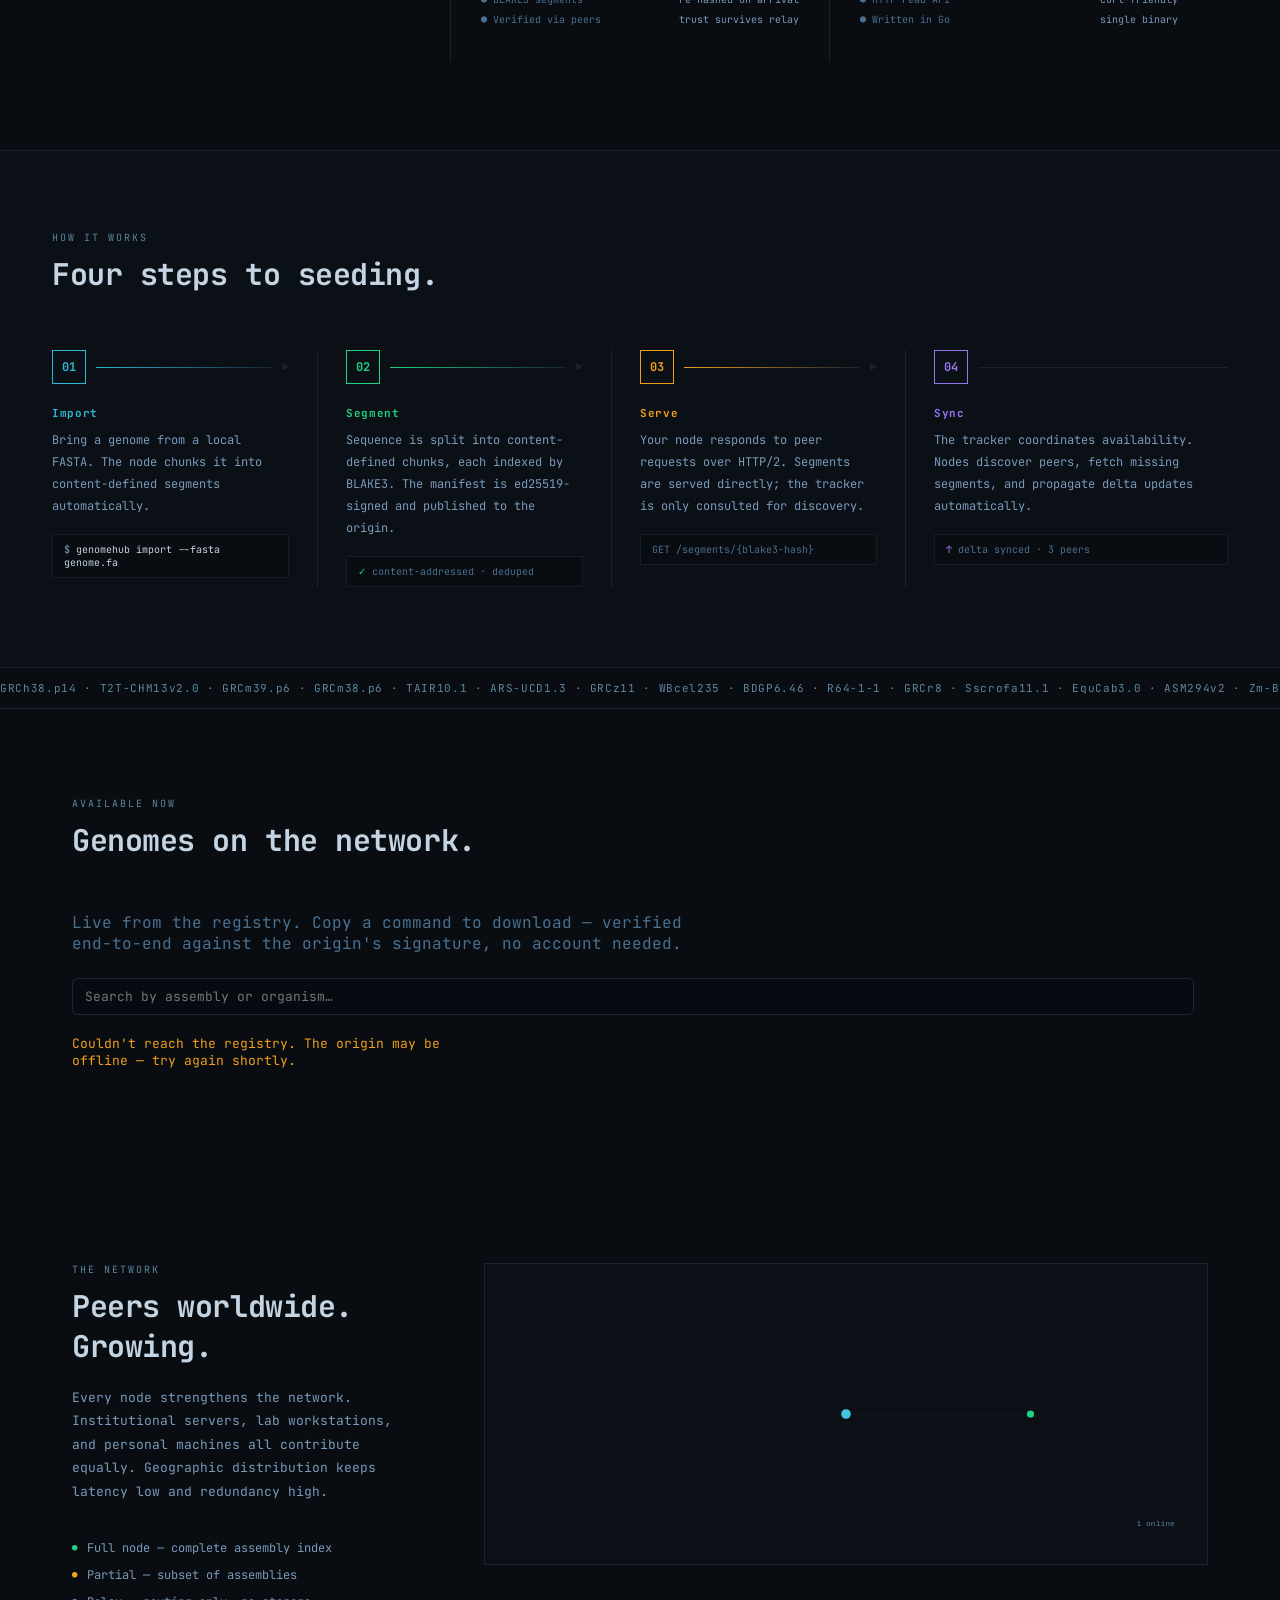
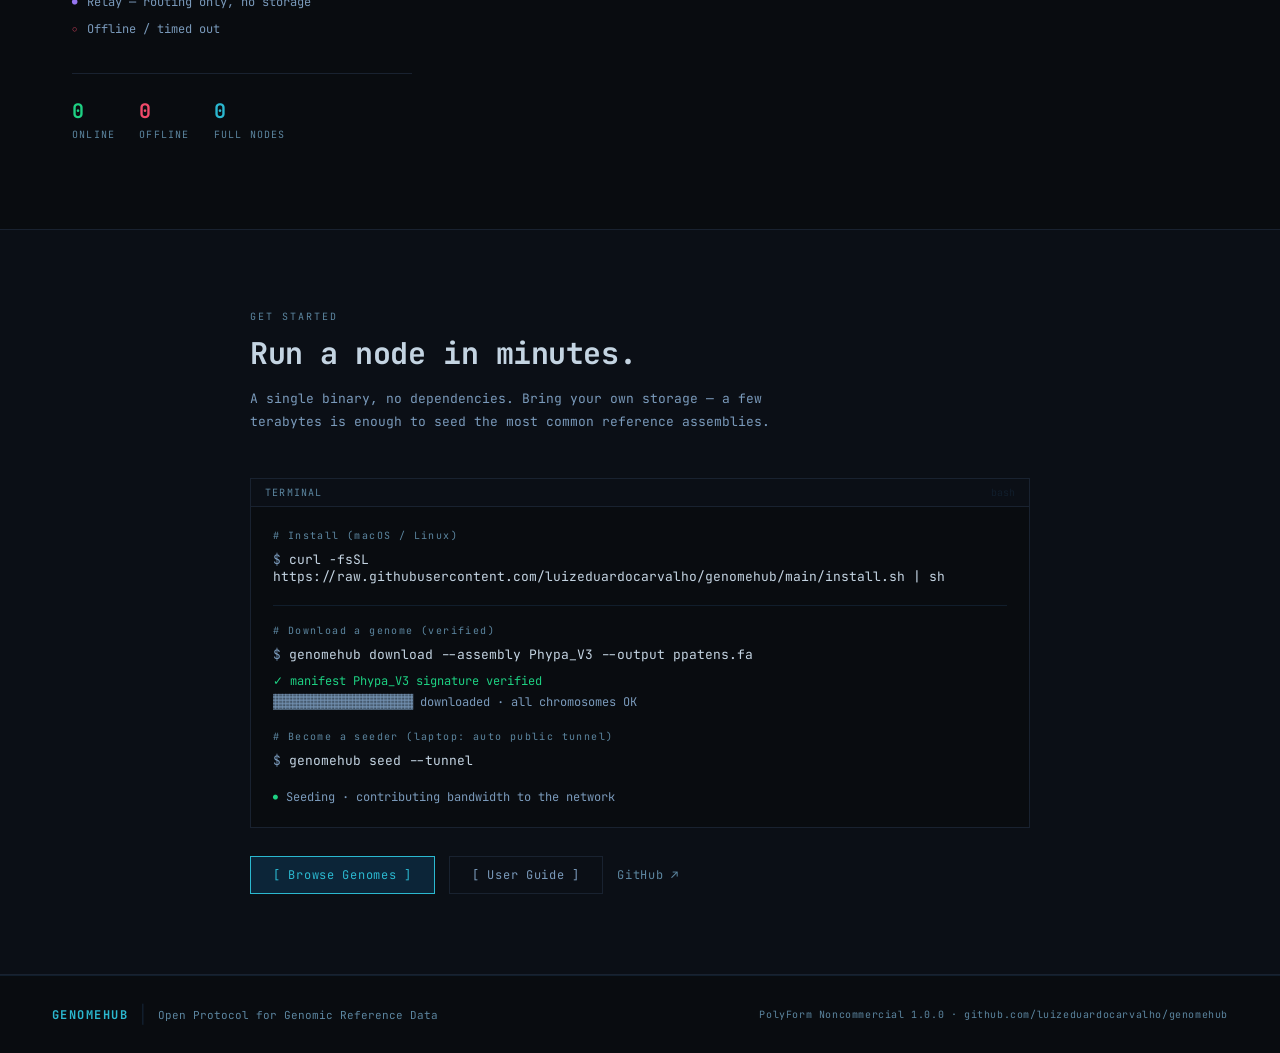
==== commit 05c741a4: "Add Netlify config and gitignore - netlify.toml: publish root, SPA redirect - .gitignore: .DS_Store," ====
--- a/index.html
+++ b/index.html
@@ -272,14 +272,26 @@
   .genome-card .gc-copy:hover{background:#13202c}
   .genomes-loading,.genomes-error{color:var(--faint,#5c86a0);font-size:13px}
   .genomes-error{color:var(--amber,#ef9f1a)}
+  .genomes-bar{display:flex;align-items:center;gap:14px;margin-bottom:20px;flex-wrap:wrap}
+  .genomes-search{flex:1;min-width:240px;background:#070b11;border:1px solid #1b2735;border-radius:6px;color:#cdd6e0;font:inherit;font-size:13px;padding:9px 12px}
+  .genomes-search:focus{outline:none;border-color:var(--cyan,#3fc7e0)}
+  .genomes-count{color:var(--faint,#5c86a0);font-size:12px;white-space:nowrap}
+  .genomes-more{margin-top:18px;text-align:center}
+  .genomes-more button{cursor:pointer;background:none;border:1px solid #2a3a4d;color:var(--cyan,#3fc7e0);border-radius:6px;font:inherit;font-size:12px;padding:8px 18px}
+  .genomes-more button:hover{background:#13202c}
 </style>
 <section id="genomes" class="section">
   <div class="kicker">Available Now</div>
   <h2 class="h2">Genomes on the network.</h2>
-  <p style="color:var(--faint,#5c86a0);max-width:640px;margin-bottom:32px">Live from the registry. Copy a command to download — verified end-to-end against the origin's signature, no account needed.</p>
+  <p style="color:var(--faint,#5c86a0);max-width:640px;margin-bottom:24px">Live from the registry. Copy a command to download — verified end-to-end against the origin's signature, no account needed.</p>
+  <div class="genomes-bar">
+    <input id="genomes-search" class="genomes-search" type="search" placeholder="Search by assembly or organism…" autocomplete="off">
+    <span class="genomes-count" id="genomes-count"></span>
+  </div>
   <div id="genomes-list" class="genomes-grid">
     <div class="genomes-loading">Loading catalog…</div>
   </div>
+  <div class="genomes-more" id="genomes-more"></div>
 </section>
 
 <!-- ══ NETWORK ══ -->
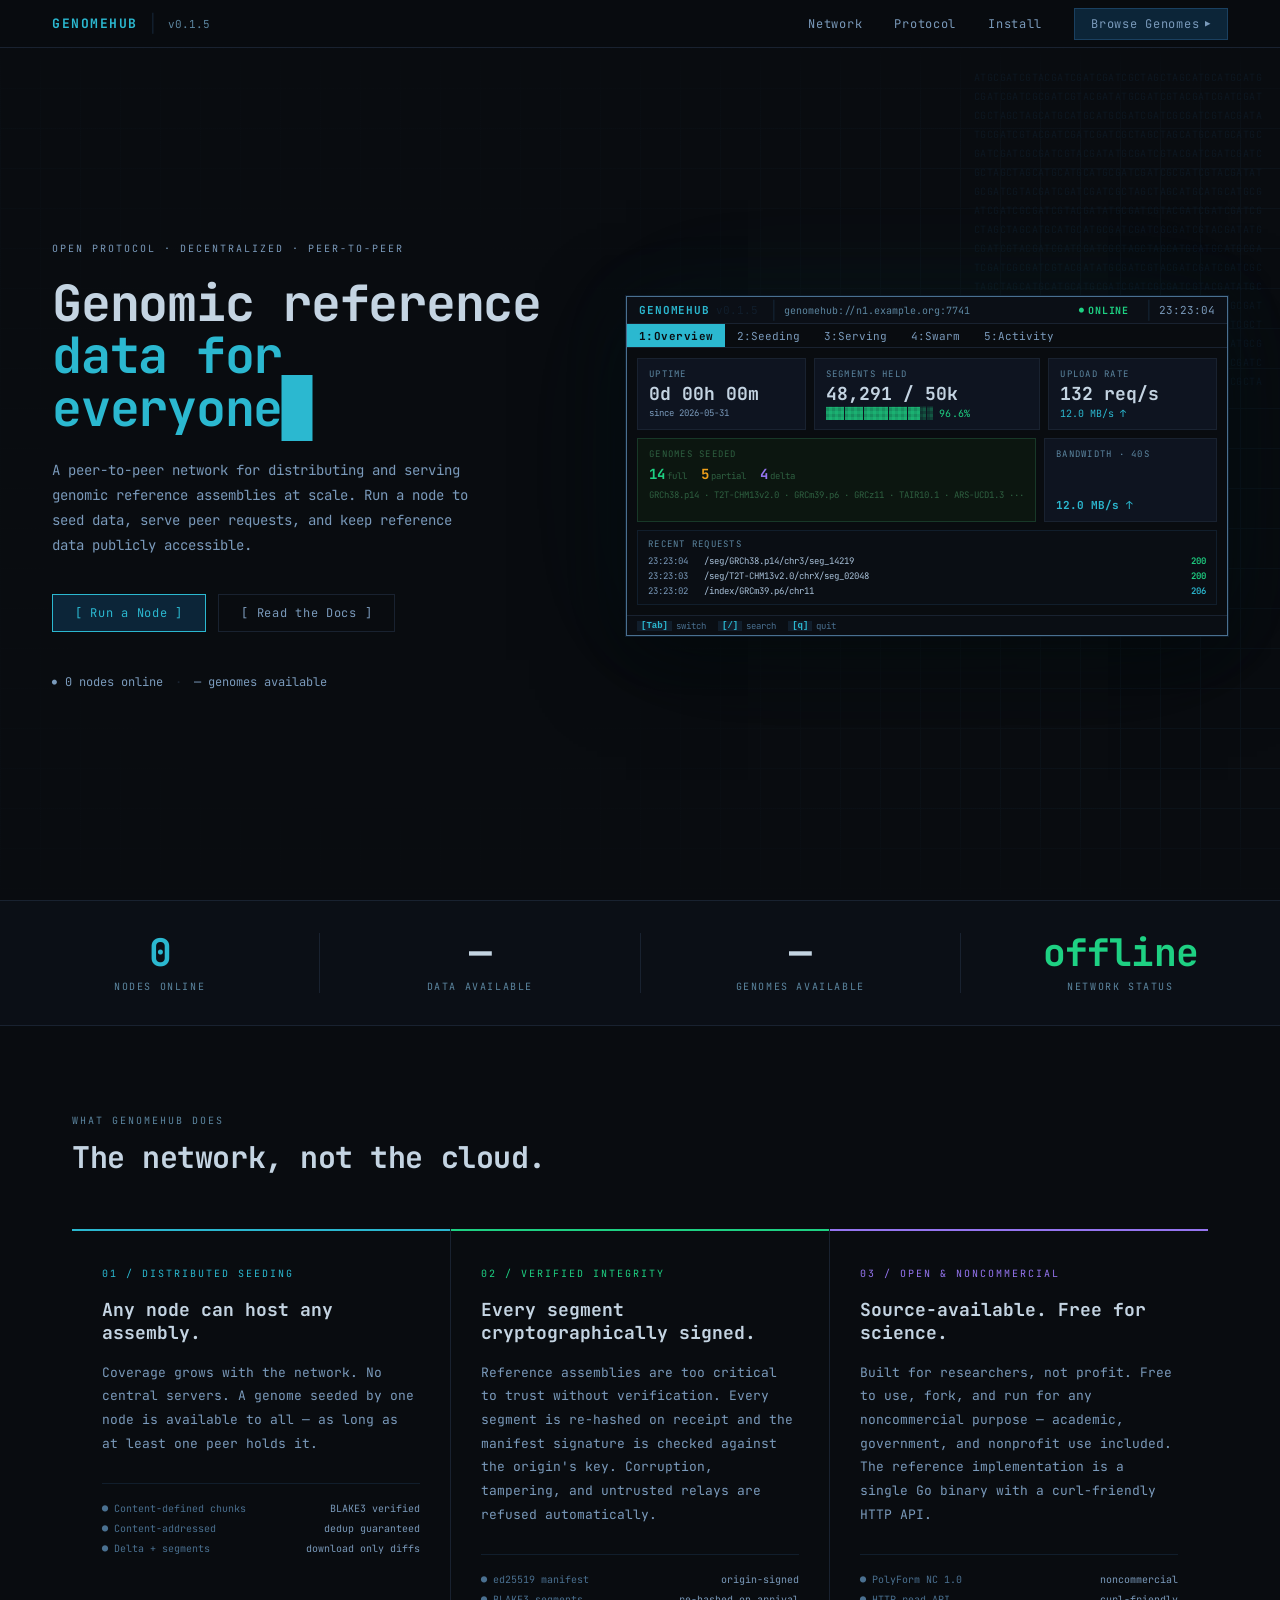
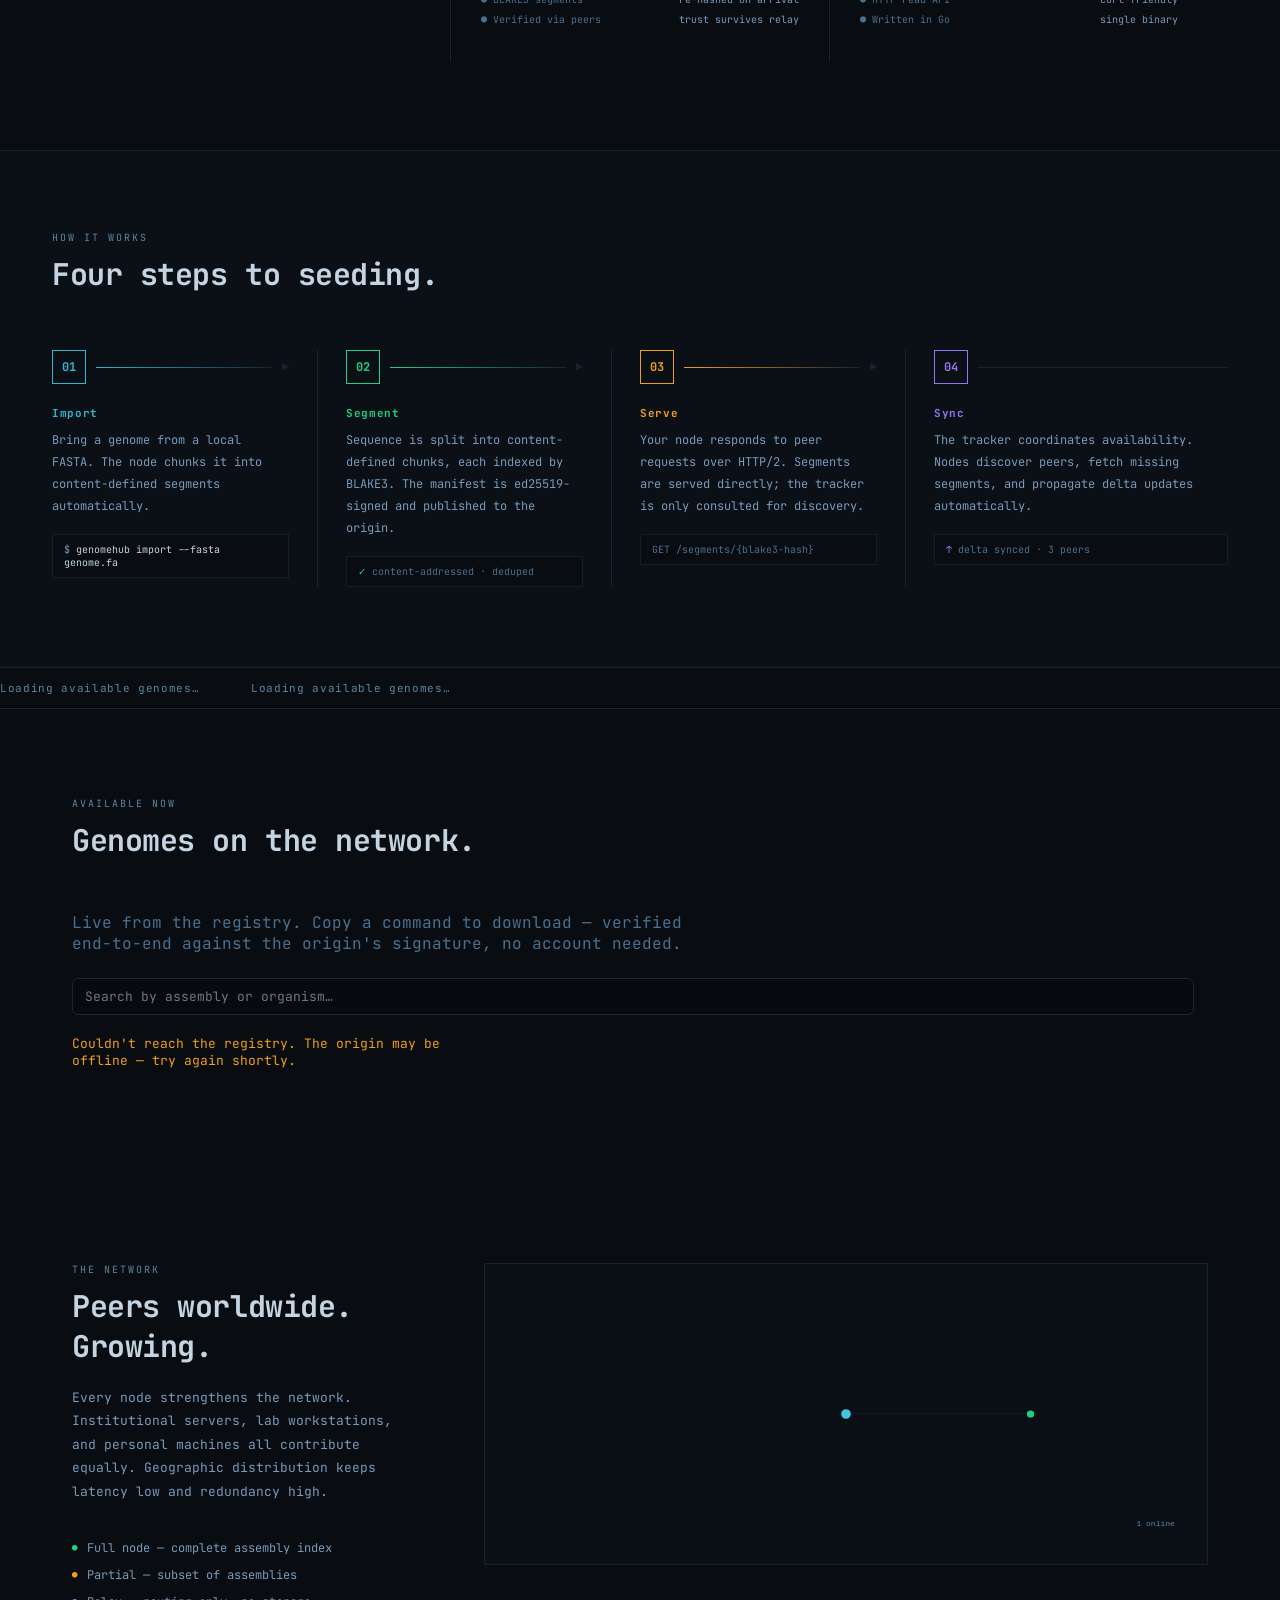
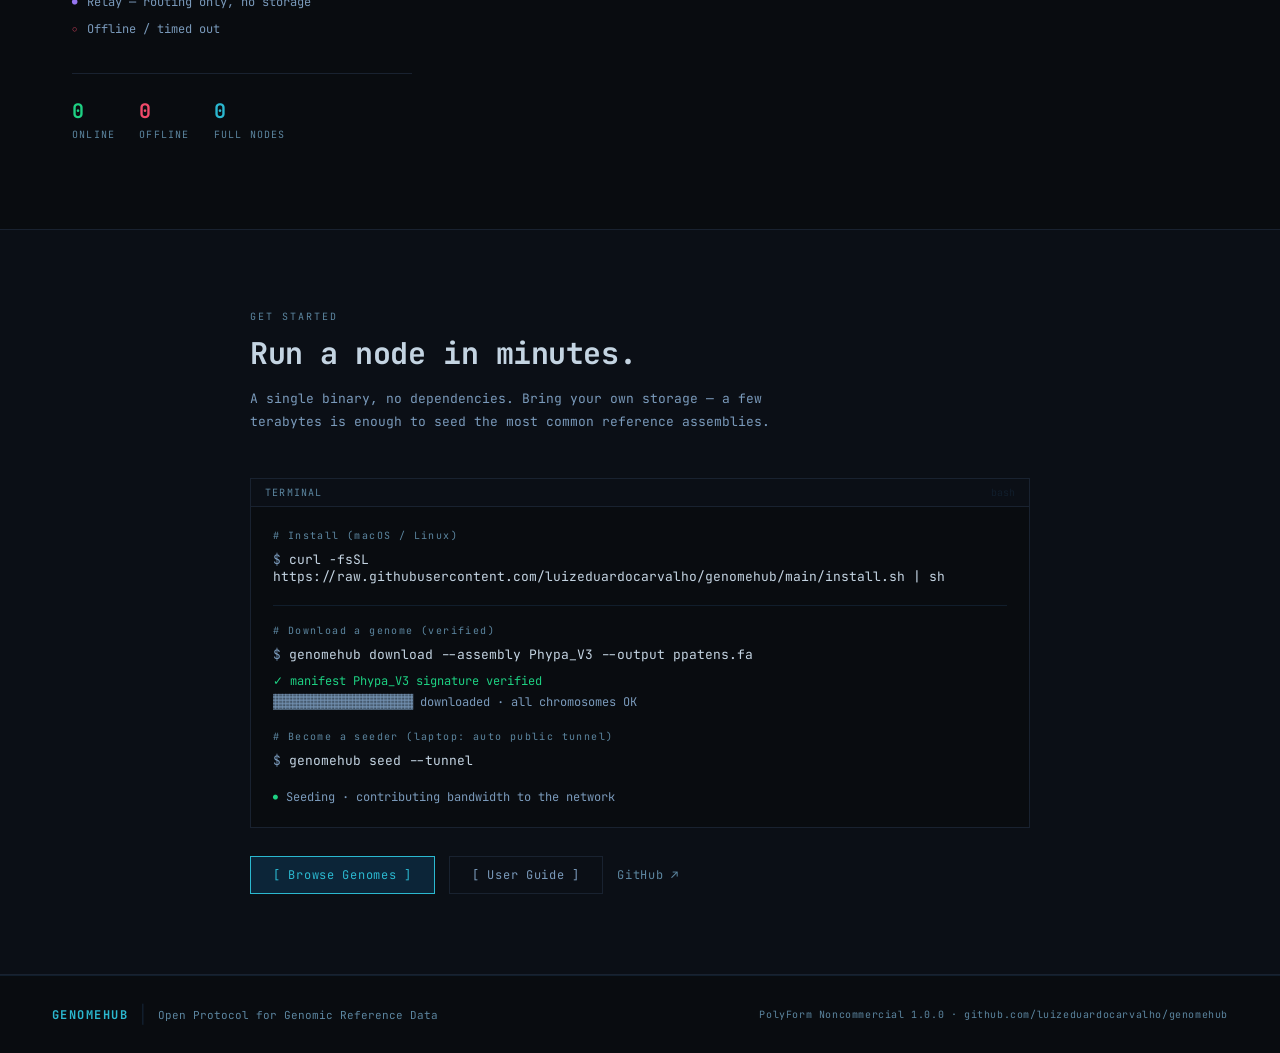
==== commit 0fc2bcc8: "Make genome ticker dynamic from registry - ticker fills from /registry assemblies, refreshes with 30" ====
--- a/index.html
+++ b/index.html
@@ -251,15 +251,17 @@
 
 <!-- ══ ASSEMBLY TICKER ══ -->
 <div class="ticker-wrap">
-  <div class="ticker">
-    <span>GRCh38.p14 · T2T-CHM13v2.0 · GRCm39.p6 · GRCm38.p6 · TAIR10.1 · ARS-UCD1.3 · GRCz11 · WBcel235 · BDGP6.46 · R64-1-1 · GRCr8 · Sscrofa11.1 · EquCab3.0 · ASM294v2 · Zm-B73-REFERENCE-NAM-5.0 · Oryza_sativa_v1.0 · GRCg7b · CanFam6 · felCat9.0 · mOrnAna1.p.v1 · ASM985889v3 · GRCh38-ncbi · GRCh37/hg19 · </span>
-    <span>GRCh38.p14 · T2T-CHM13v2.0 · GRCm39.p6 · GRCm38.p6 · TAIR10.1 · ARS-UCD1.3 · GRCz11 · WBcel235 · BDGP6.46 · R64-1-1 · GRCr8 · Sscrofa11.1 · EquCab3.0 · ASM294v2 · Zm-B73-REFERENCE-NAM-5.0 · Oryza_sativa_v1.0 · GRCg7b · CanFam6 · felCat9.0 · mOrnAna1.p.v1 · ASM985889v3 · GRCh38-ncbi · GRCh37/hg19 · </span>
+  <div class="ticker" id="ticker">
+    <span>Loading available genomes…</span>
+    <span>Loading available genomes…</span>
   </div>
 </div>
 
 <!-- ══ GENOMES ══ -->
 <style>
-  .genomes-grid{display:grid;grid-template-columns:repeat(auto-fill,minmax(340px,1fr));gap:16px}
+  .genomes-grid{display:grid;grid-template-columns:repeat(3,1fr);gap:16px}
+  @media(max-width:900px){.genomes-grid{grid-template-columns:repeat(2,1fr)}}
+  @media(max-width:600px){.genomes-grid{grid-template-columns:1fr}}
   .genome-card{border:1px solid var(--line,#1b2735);background:var(--panel,#0d131c);border-radius:8px;padding:18px 20px}
   .genome-card .gc-top{display:flex;align-items:baseline;gap:10px;margin-bottom:4px}
   .genome-card .gc-asm{font-weight:700;color:var(--cyan,#3fc7e0);font-size:15px}
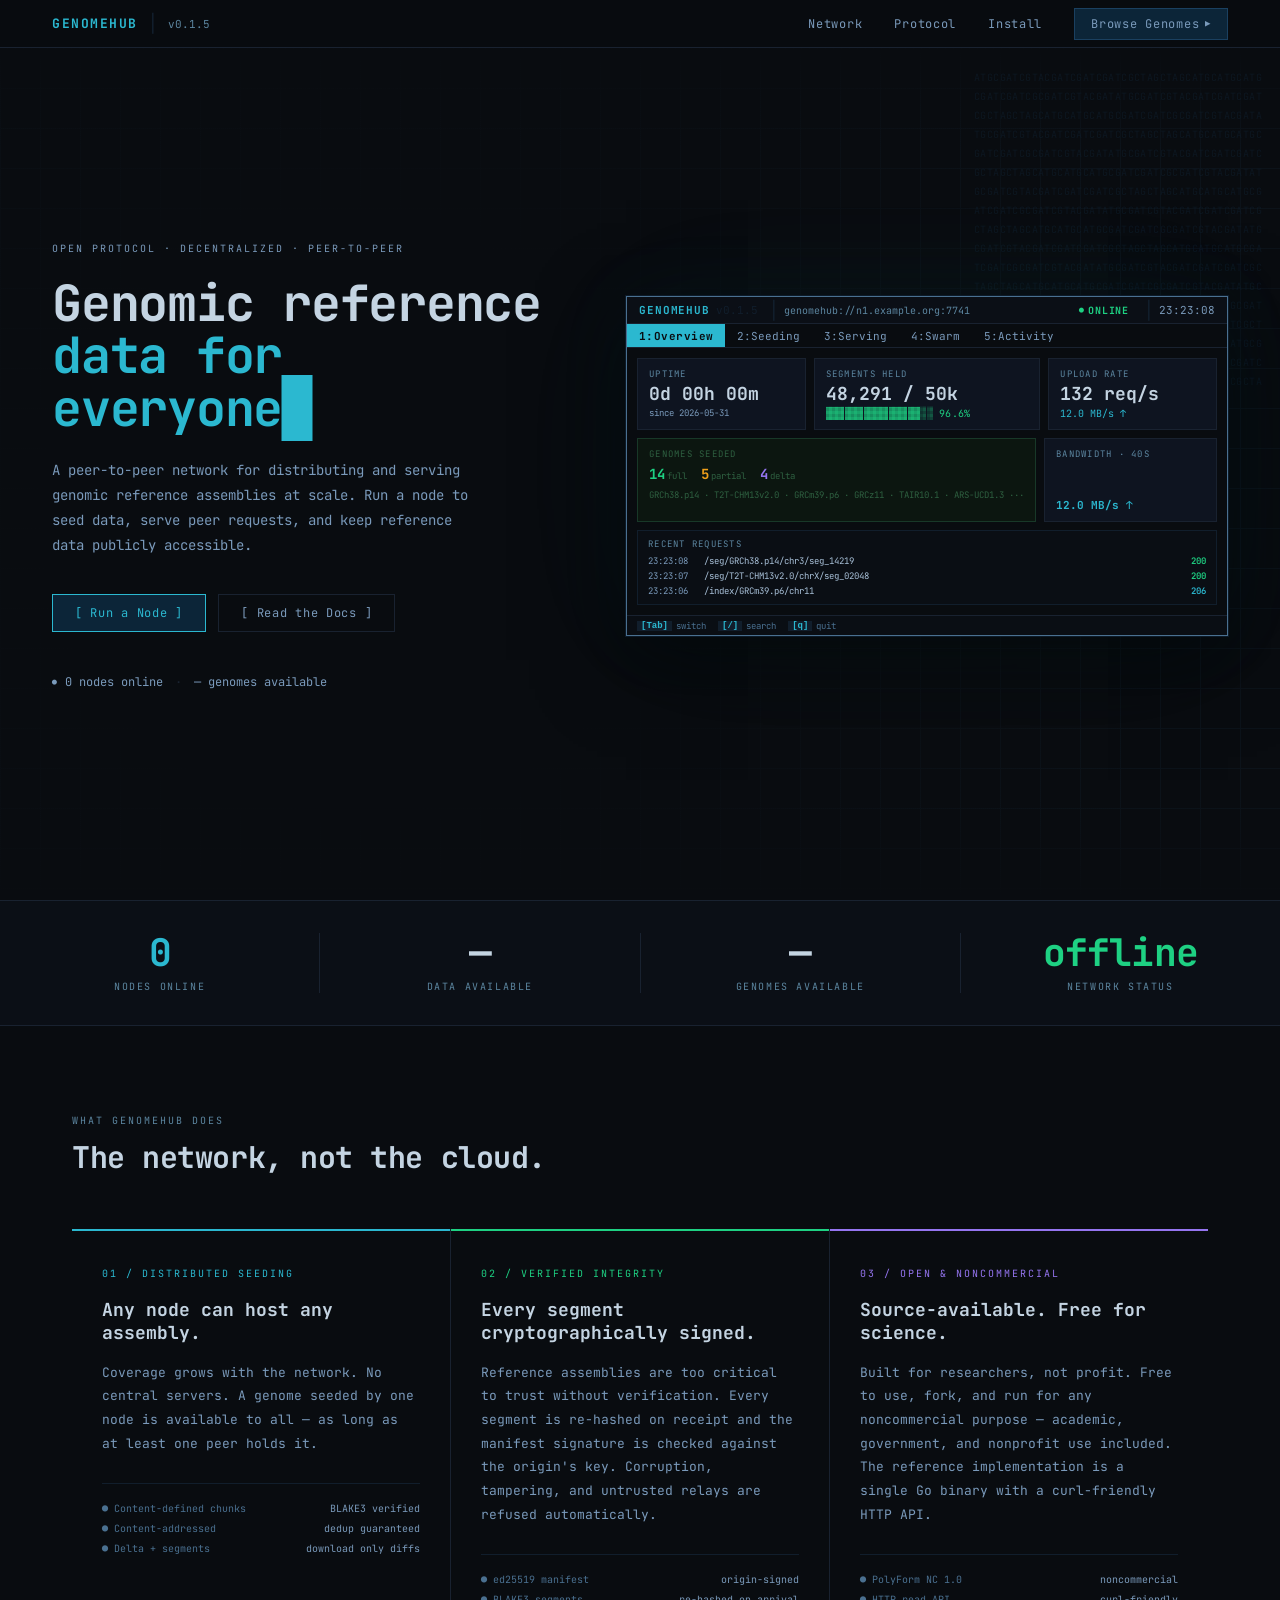
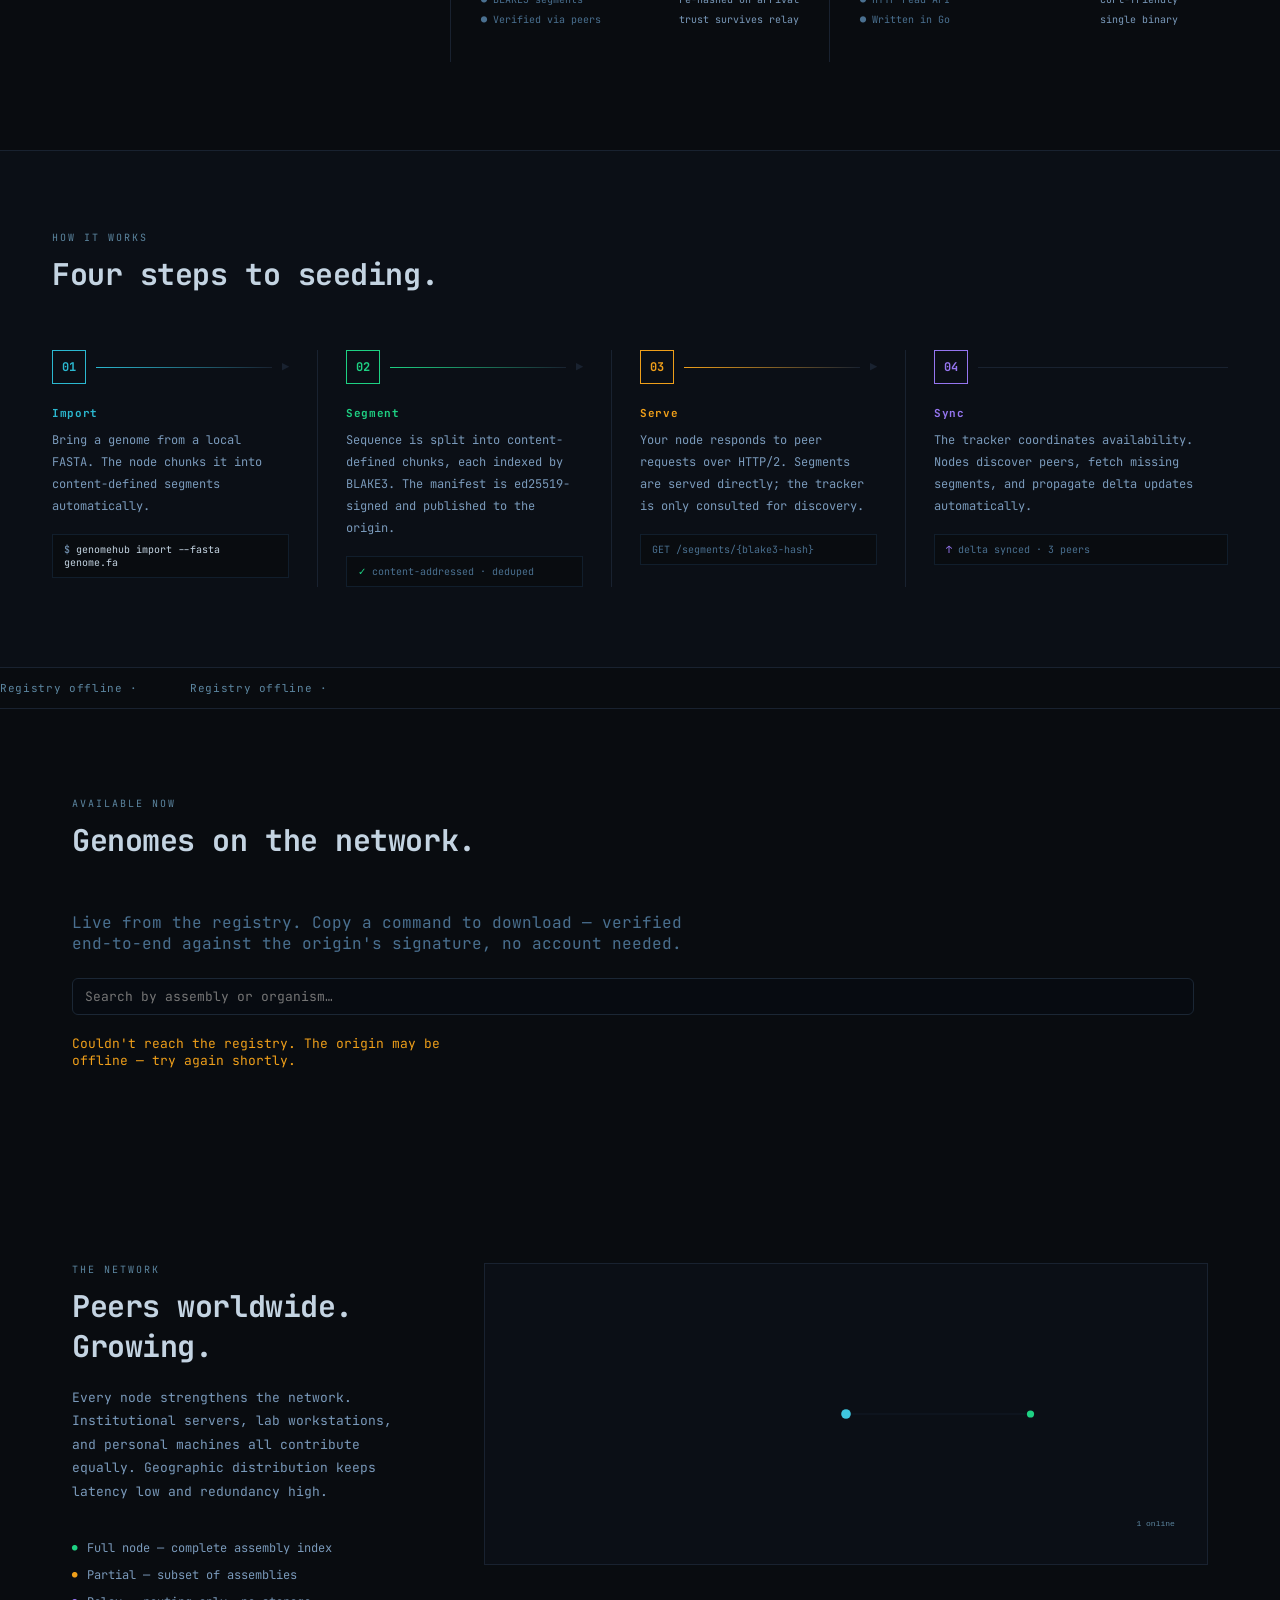
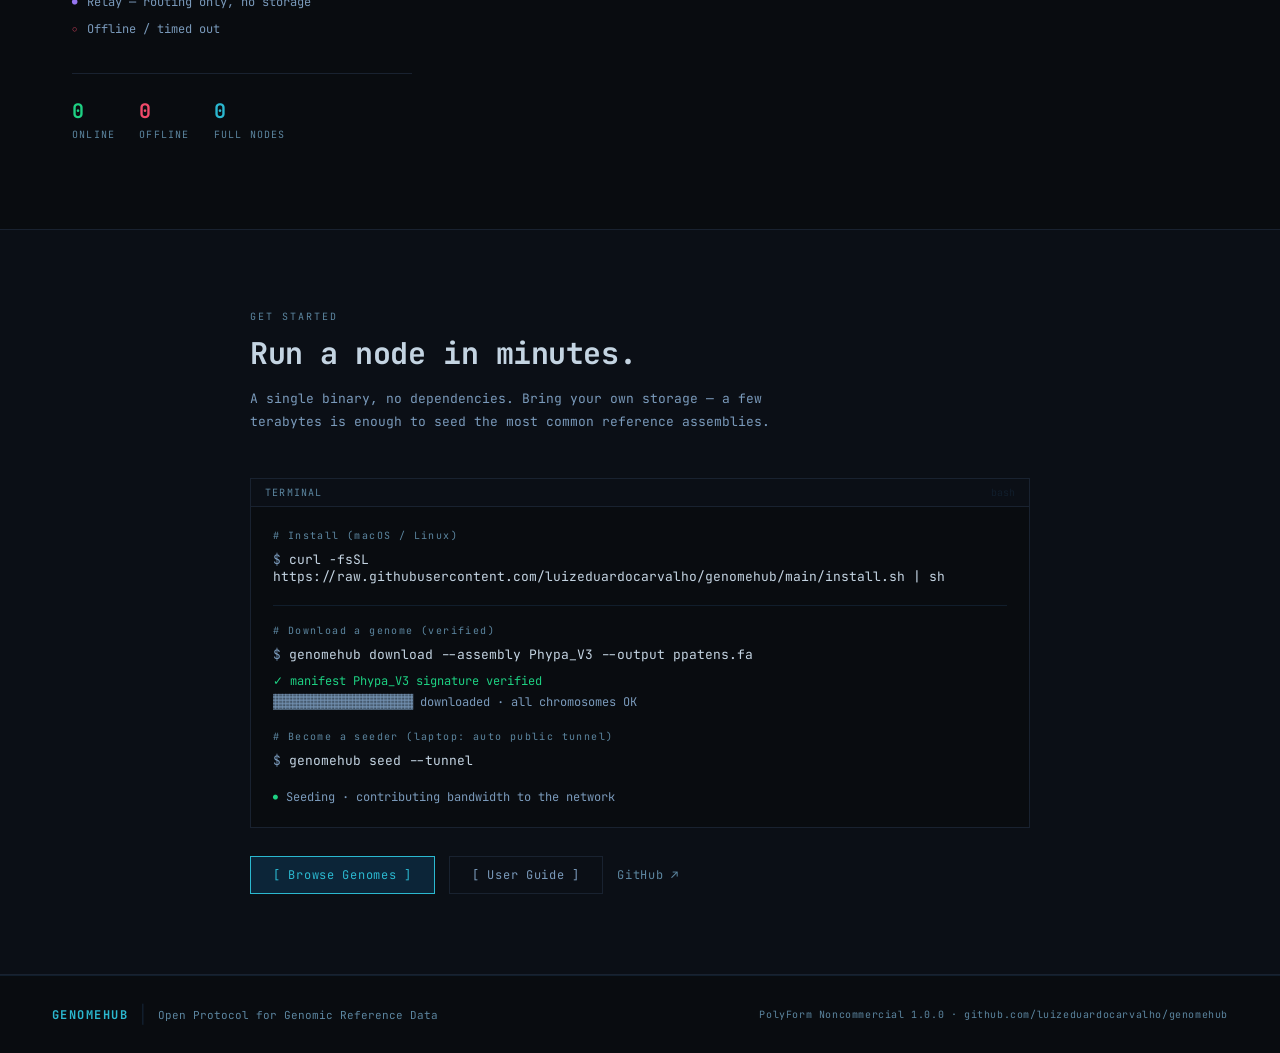
==== commit bd6c875b: "fix(web): genome grid overflow — minmax(0,1fr) tracks + min-width:0 on flex items The long download " ====
--- a/index.html
+++ b/index.html
@@ -259,18 +259,19 @@
 
 <!-- ══ GENOMES ══ -->
 <style>
-  .genomes-grid{display:grid;grid-template-columns:repeat(3,1fr);gap:16px}
-  @media(max-width:900px){.genomes-grid{grid-template-columns:repeat(2,1fr)}}
-  @media(max-width:600px){.genomes-grid{grid-template-columns:1fr}}
+  .genomes-grid{display:grid;grid-template-columns:repeat(3,minmax(0,1fr));gap:16px}
+  @media(max-width:900px){.genomes-grid{grid-template-columns:repeat(2,minmax(0,1fr))}}
+  @media(max-width:600px){.genomes-grid{grid-template-columns:minmax(0,1fr)}}
+  .genome-card{min-width:0}
   .genome-card{border:1px solid var(--line,#1b2735);background:var(--panel,#0d131c);border-radius:8px;padding:18px 20px}
   .genome-card .gc-top{display:flex;align-items:baseline;gap:10px;margin-bottom:4px}
   .genome-card .gc-asm{font-weight:700;color:var(--cyan,#3fc7e0);font-size:15px}
   .genome-card .gc-ver{color:var(--faint,#5c86a0);font-size:11px}
   .genome-card .gc-org{font-style:italic;color:#cdd6e0;font-size:13px;margin-bottom:10px}
   .genome-card .gc-meta{display:flex;gap:18px;color:var(--faint,#5c86a0);font-size:11px;margin-bottom:14px}
-  .genome-card .gc-cmd{display:flex;align-items:center;gap:8px;background:#070b11;border:1px solid #16202d;border-radius:6px;padding:8px 10px}
-  .genome-card .gc-cmd code{font-size:11px;color:#9fb2c4;overflow:hidden;text-overflow:ellipsis;white-space:nowrap;flex:1}
-  .genome-card .gc-copy{cursor:pointer;background:none;border:1px solid #2a3a4d;color:var(--green,#1ed183);border-radius:4px;font:inherit;font-size:10px;padding:3px 8px}
+  .genome-card .gc-cmd{display:flex;align-items:center;gap:8px;min-width:0;background:#070b11;border:1px solid #16202d;border-radius:6px;padding:8px 10px}
+  .genome-card .gc-cmd code{font-size:11px;color:#9fb2c4;overflow:hidden;text-overflow:ellipsis;white-space:nowrap;flex:1;min-width:0}
+  .genome-card .gc-copy{cursor:pointer;flex:none;background:none;border:1px solid #2a3a4d;color:var(--green,#1ed183);border-radius:4px;font:inherit;font-size:10px;padding:3px 8px}
   .genome-card .gc-copy:hover{background:#13202c}
   .genomes-loading,.genomes-error{color:var(--faint,#5c86a0);font-size:13px}
   .genomes-error{color:var(--amber,#ef9f1a)}
